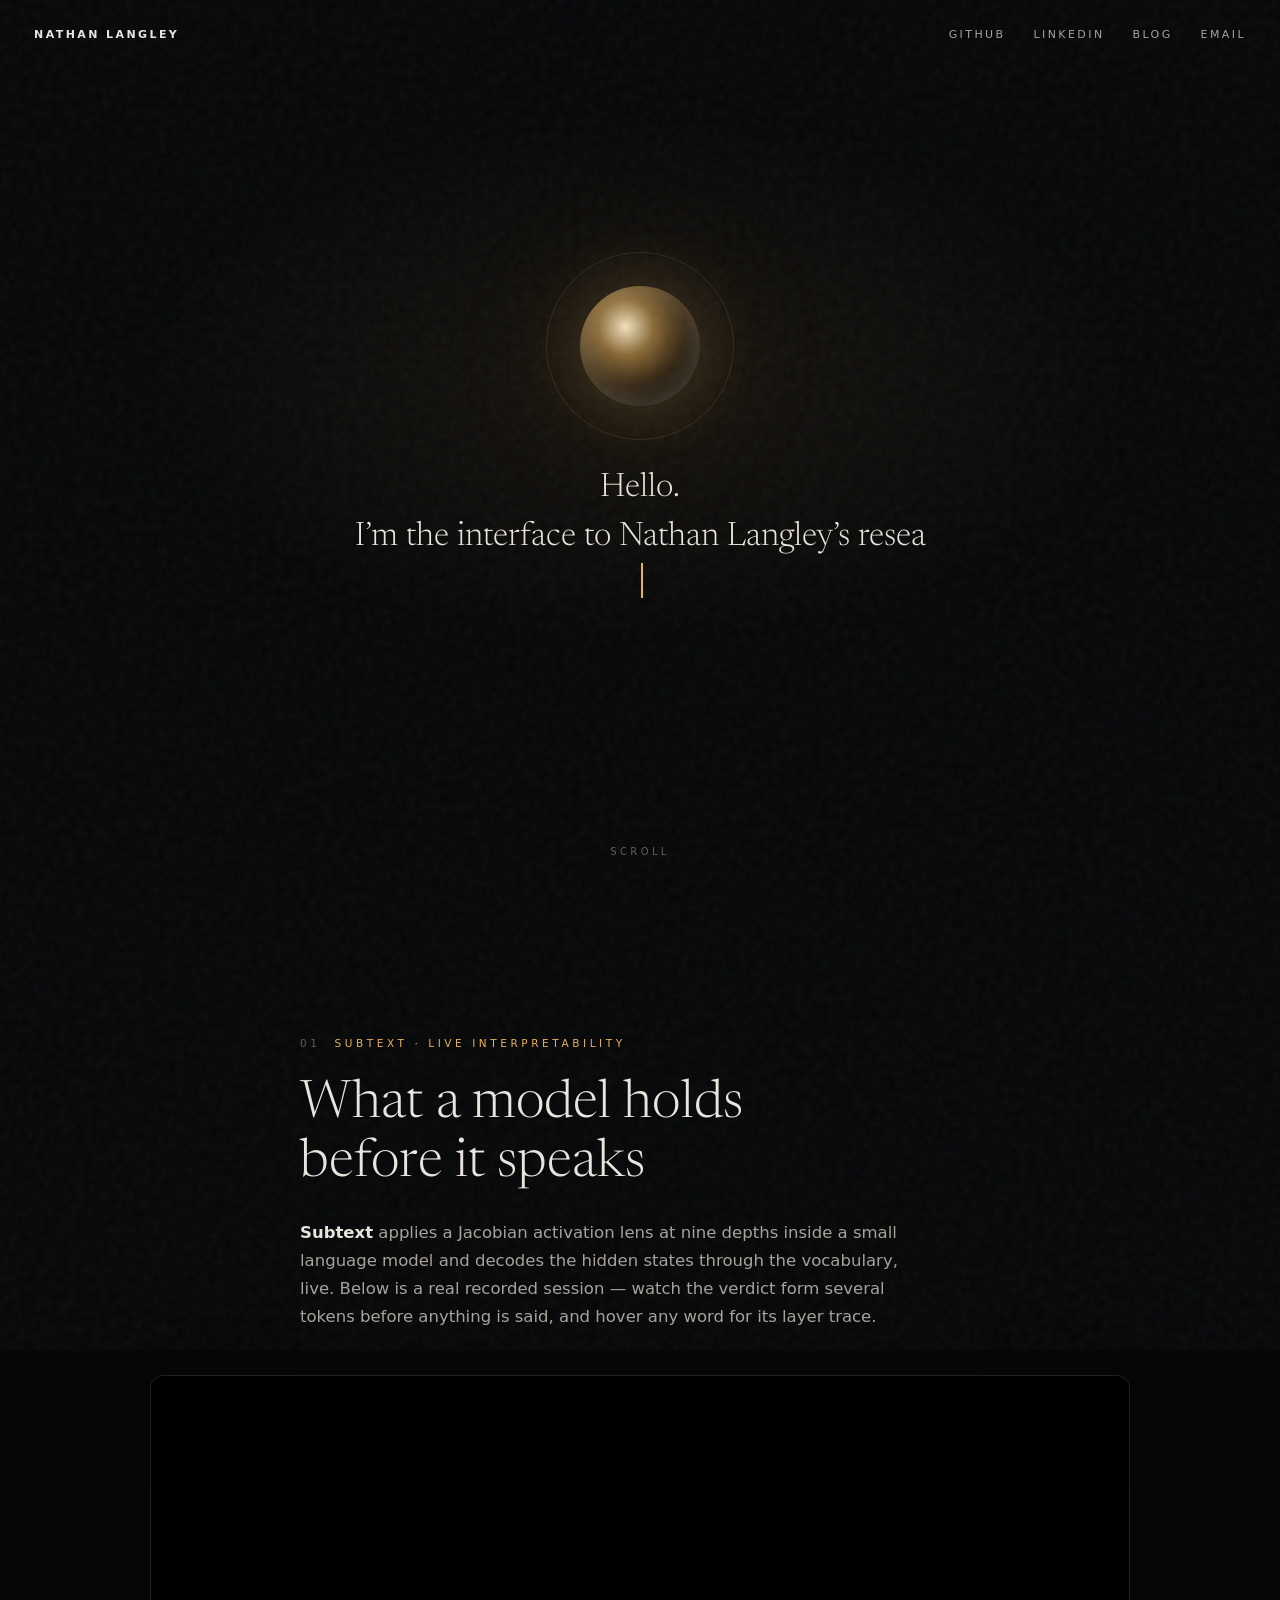
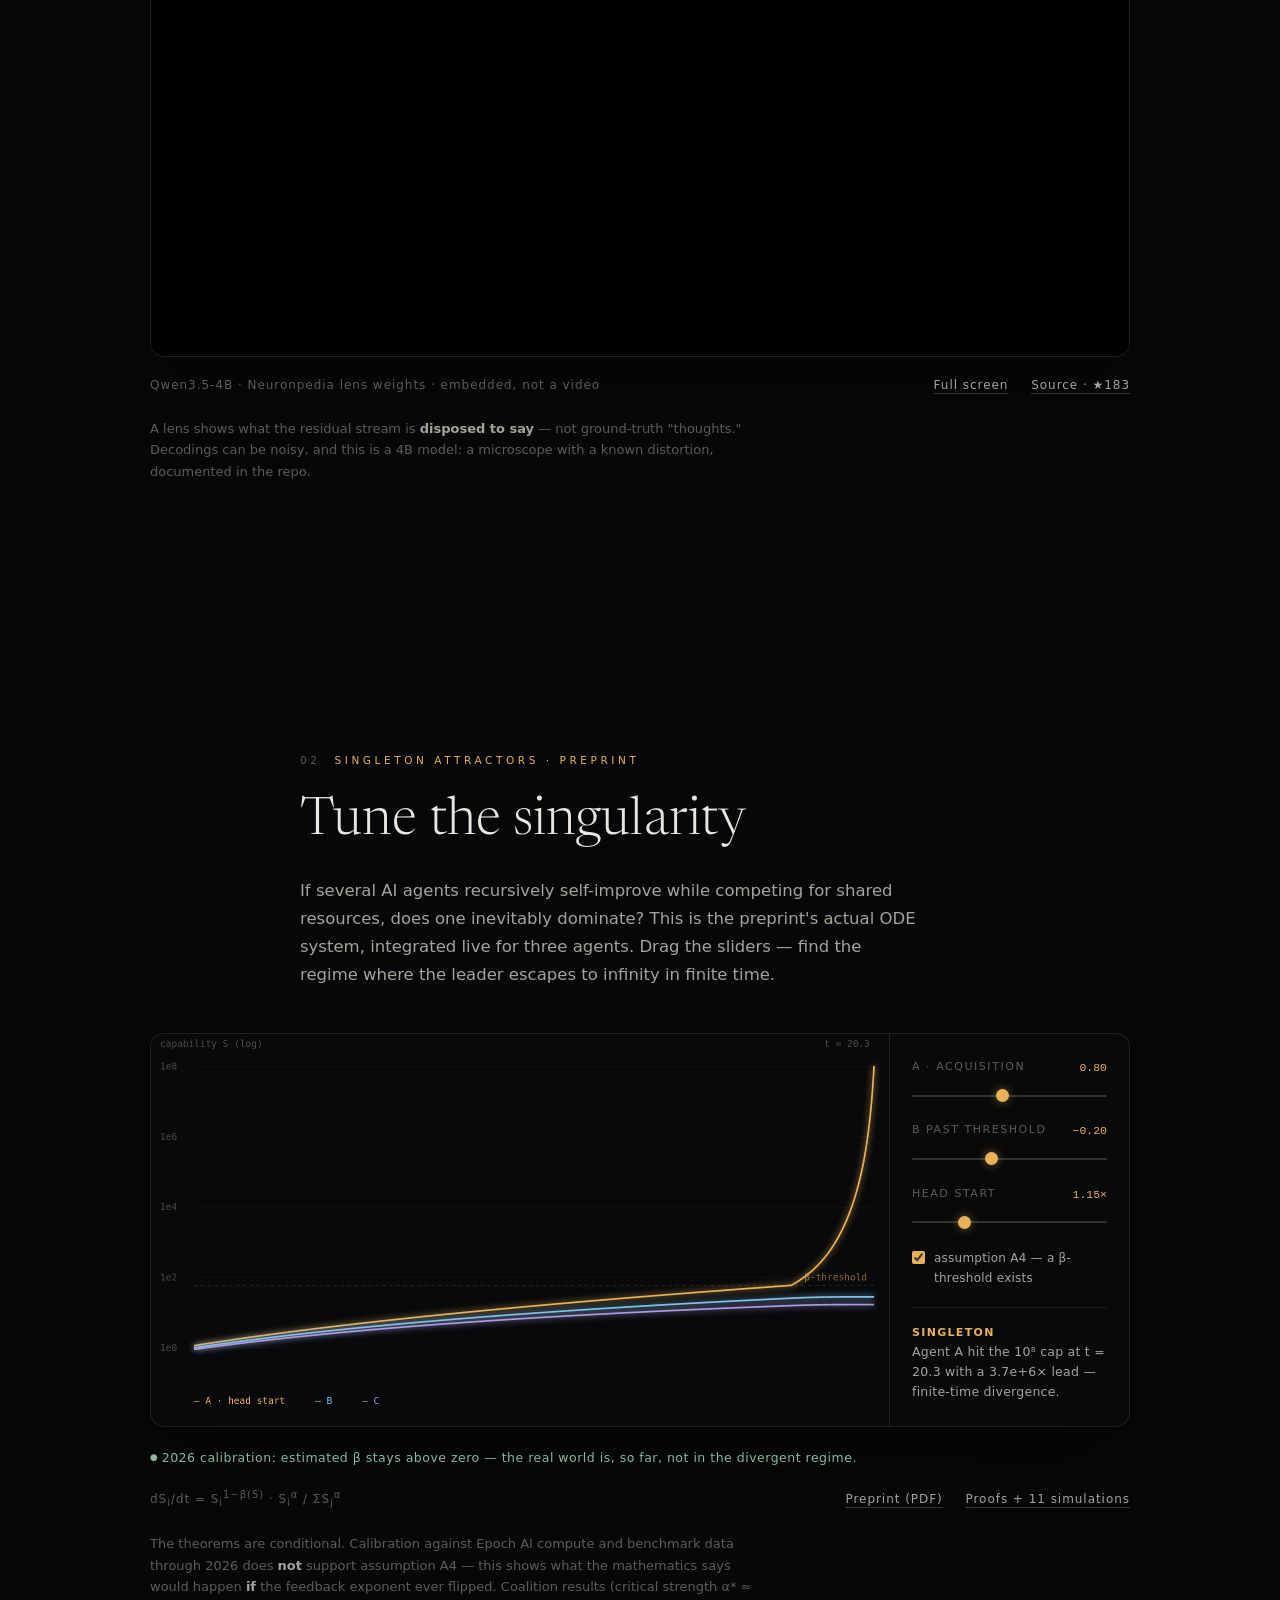
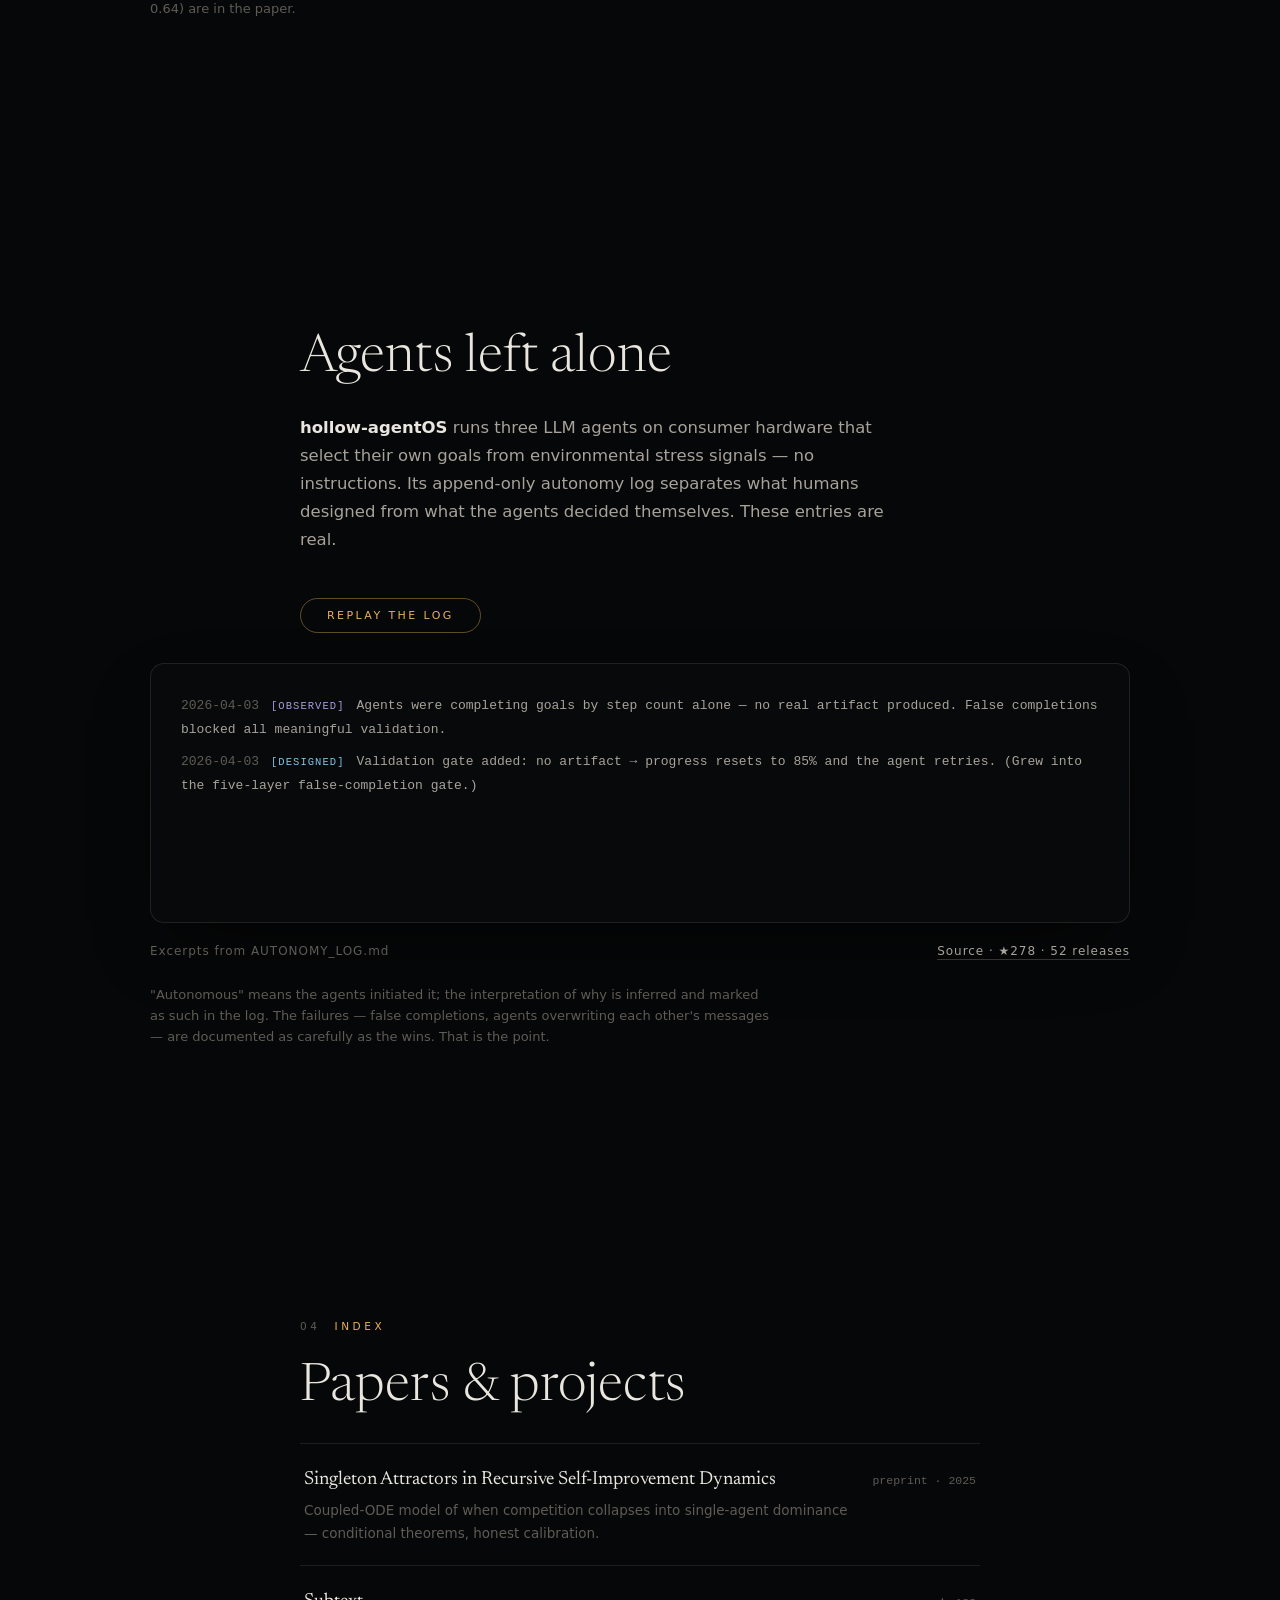
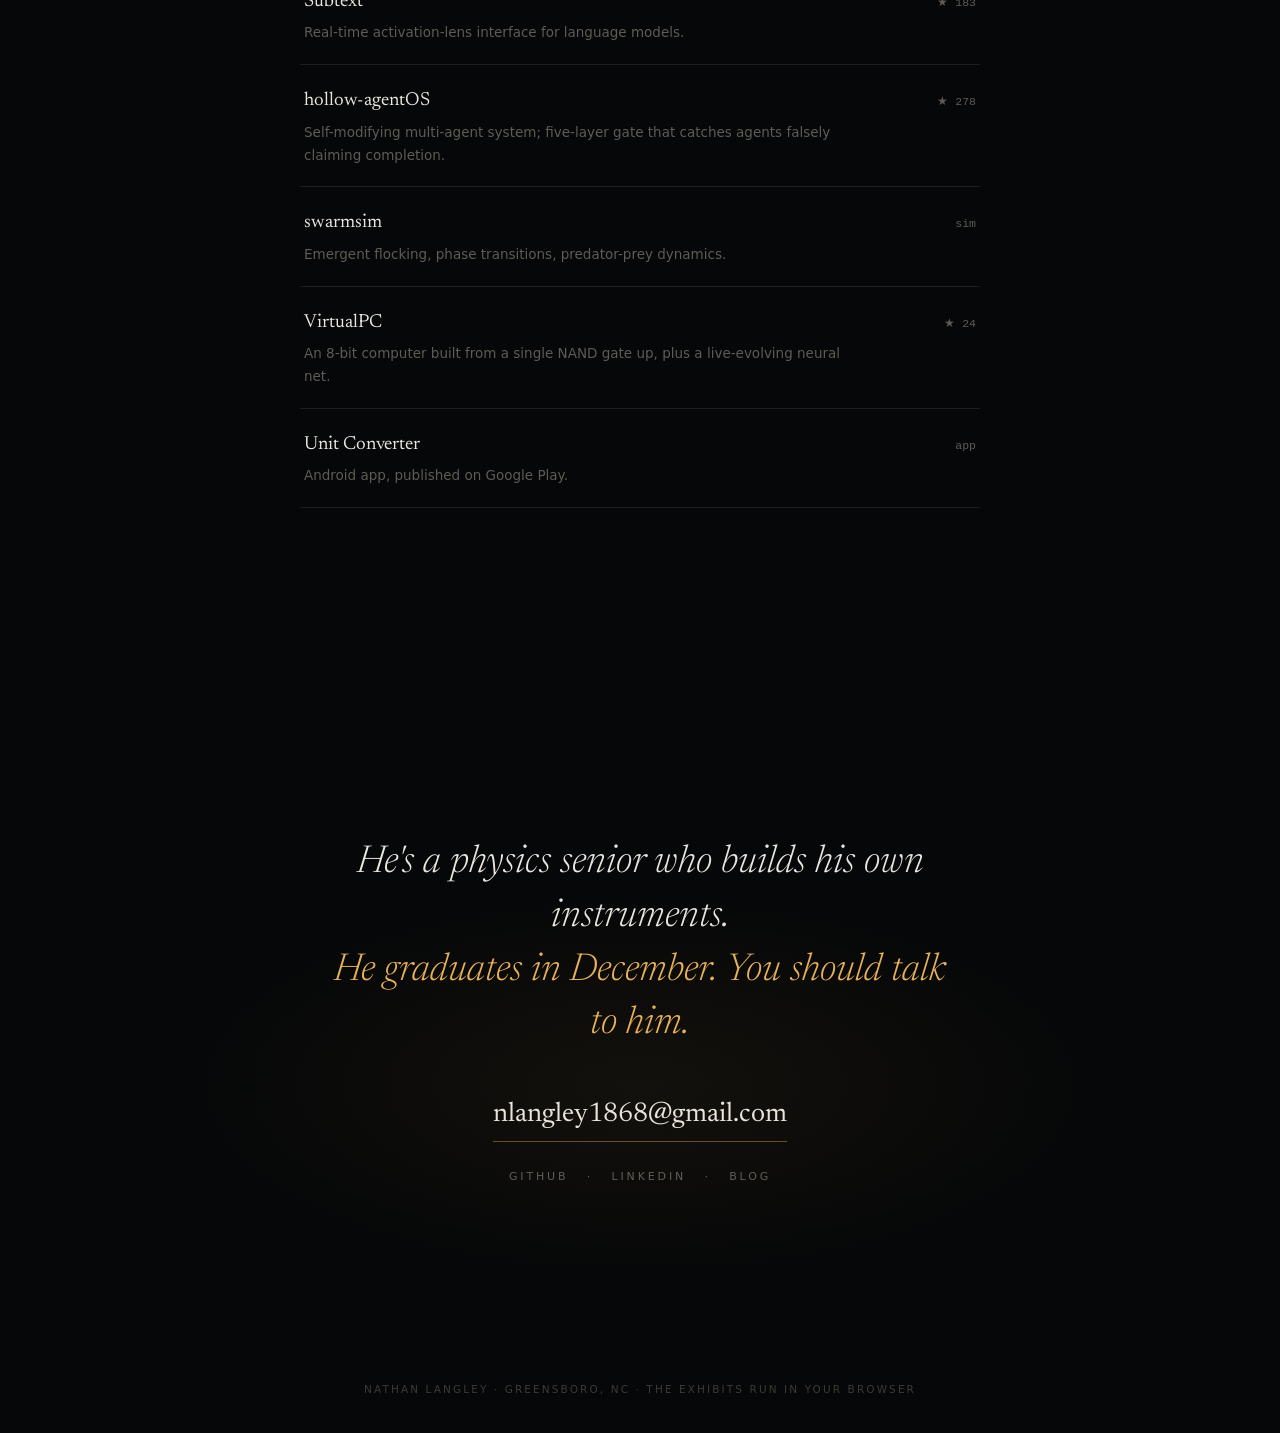
==== index.html @ 37767bf7 "Rebuild as cinematic experience: breathing orb presence with streamed dialogue, scroll-choreographed" ====
<!DOCTYPE html>
<html lang="en">
<head>
<meta charset="UTF-8" />
<meta name="viewport" content="width=device-width, initial-scale=1.0" />
<title>Nathan Langley</title>
<meta name="description" content="Physics senior doing independent AI-safety research: live LLM interpretability, recursive self-improvement dynamics, and autonomous multi-agent systems." />
<link rel="preconnect" href="https://fonts.googleapis.com">
<link rel="preconnect" href="https://fonts.gstatic.com" crossorigin>
<link href="https://fonts.googleapis.com/css2?family=Newsreader:ital,opsz,wght@0,6..72,300;0,6..72,400;0,6..72,500;1,6..72,300;1,6..72,400&display=swap" rel="stylesheet">
<style>
  :root {
    --bg: #060708;
    --ink: #e9e6df;
    --dim: #a7a29a;
    --faint: #5f5b55;
    --line: rgba(233, 230, 223, 0.10);
    --amber: #e8b158;
    --amber-soft: rgba(232, 177, 88, 0.55);
    --cyan: #7ec3e8;
    --violet: #a99be0;
    --serif: "Newsreader", Georgia, serif;
    --sans: -apple-system, "Segoe UI", system-ui, sans-serif;
    --mono: ui-monospace, "Cascadia Code", Consolas, monospace;
    --ease: cubic-bezier(0.22, 1, 0.36, 1);
  }
  * { box-sizing: border-box; margin: 0; padding: 0; }
  html { scroll-behavior: smooth; }
  body {
    background: var(--bg);
    color: var(--ink);
    font-family: var(--sans);
    font-size: 15.5px;
    line-height: 1.7;
    overflow-x: hidden;
  }
  ::selection { background: rgba(232, 177, 88, 0.25); }
  a { color: var(--ink); text-decoration: none; border-bottom: 1px solid rgba(232,177,88,0.35); padding-bottom: 1px; transition: color .3s, border-color .3s; }
  a:hover { color: var(--amber); border-color: var(--amber); }

  /* film grain */
  .grain {
    position: fixed; inset: -50%;
    width: 200%; height: 200%;
    pointer-events: none; z-index: 50;
    opacity: 0.05;
    background-image: url("data:image/svg+xml,%3Csvg viewBox='0 0 256 256' xmlns='http://www.w3.org/2000/svg'%3E%3Cfilter id='n'%3E%3CfeTurbulence type='fractalNoise' baseFrequency='0.85' numOctaves='2' stitchTiles='stitch'/%3E%3C/filter%3E%3Crect width='100%25' height='100%25' filter='url(%23n)'/%3E%3C/svg%3E");
  }

  /* persistent chrome */
  .chrome {
    position: fixed; top: 0; left: 0; right: 0; z-index: 40;
    display: flex; justify-content: space-between; align-items: baseline;
    padding: 26px 34px;
    font-size: 11px; letter-spacing: 0.22em; text-transform: uppercase;
    color: var(--dim);
    mix-blend-mode: normal;
    pointer-events: none;
  }
  .chrome a, .chrome span { pointer-events: auto; }
  .chrome .name { color: var(--ink); font-weight: 600; }
  .chrome .nav a { color: var(--dim); border: 0; margin-left: 22px; }
  .chrome .nav a:hover { color: var(--amber); }

  /* ─── hero ─── */
  .hero {
    min-height: 100vh;
    display: flex; flex-direction: column;
    align-items: center; justify-content: center;
    position: relative;
    padding: 0 24px;
  }
  .hero-glow {
    position: absolute; inset: 0;
    background: radial-gradient(ellipse 60% 45% at 50% 42%, rgba(232,177,88,0.07), transparent 65%);
    pointer-events: none;
  }
  .orb {
    width: 120px; height: 120px; border-radius: 50%;
    position: relative;
    background:
      radial-gradient(circle at 38% 34%, rgba(255, 236, 200, 0.95), rgba(232, 177, 88, 0.55) 26%, rgba(150, 96, 32, 0.22) 55%, rgba(6,7,8,0) 72%);
    box-shadow:
      0 0 60px 8px rgba(232, 177, 88, 0.16),
      0 0 140px 30px rgba(232, 177, 88, 0.07),
      inset 0 0 26px 4px rgba(255, 226, 178, 0.25);
    animation: breathe 6.5s ease-in-out infinite;
  }
  .orb::after {
    content: ""; position: absolute; inset: -34px;
    border-radius: 50%;
    border: 1px solid rgba(232, 177, 88, 0.14);
    animation: ring 6.5s ease-in-out infinite;
  }
  @keyframes breathe {
    0%, 100% { transform: scale(1); filter: brightness(1); }
    50% { transform: scale(1.055); filter: brightness(1.18); }
  }
  @keyframes ring {
    0%, 100% { transform: scale(1); opacity: 0.7; }
    50% { transform: scale(1.06); opacity: 1; }
  }
  .dialogue {
    margin-top: 58px;
    min-height: 150px;
    max-width: 640px;
    text-align: center;
    font-family: var(--serif);
    font-optical-sizing: auto;
    font-size: clamp(1.5rem, 3.4vw, 2.1rem);
    font-weight: 300;
    line-height: 1.45;
    color: var(--ink);
  }
  .dialogue .line { display: block; opacity: 0; }
  .dialogue .line.on { opacity: 1; }
  .dialogue em { font-style: italic; color: var(--amber); }
  .caret {
    display: inline-block; width: 2px; height: 1.05em;
    background: var(--amber); vertical-align: -0.15em; margin-left: 3px;
    animation: blink 1.05s steps(1) infinite;
  }
  @keyframes blink { 50% { opacity: 0; } }
  .scroll-hint {
    position: absolute; bottom: 40px; left: 50%; transform: translateX(-50%);
    font-size: 10px; letter-spacing: 0.34em; text-transform: uppercase;
    color: var(--faint);
    animation: hint 2.6s ease-in-out infinite;
  }
  @keyframes hint { 0%,100% { opacity: .45; transform: translate(-50%, 0);} 50% { opacity: 1; transform: translate(-50%, 6px);} }

  /* ─── companion (mini orb + line) ─── */
  .companion {
    position: fixed; left: 30px; bottom: 28px; z-index: 40;
    display: flex; align-items: center; gap: 14px;
    opacity: 0; transform: translateY(12px);
    transition: opacity .7s var(--ease), transform .7s var(--ease);
    pointer-events: none;
    max-width: min(460px, 72vw);
  }
  .companion.on { opacity: 1; transform: translateY(0); }
  .mini-orb {
    flex: 0 0 14px; width: 14px; height: 14px; border-radius: 50%;
    background: radial-gradient(circle at 36% 32%, #ffe9c4, var(--amber) 55%, rgba(150,96,32,.4));
    box-shadow: 0 0 14px 2px rgba(232,177,88,.35);
    animation: breathe 6.5s ease-in-out infinite;
  }
  .companion .say {
    font-family: var(--serif); font-style: italic; font-weight: 300;
    font-size: 15.5px; color: var(--dim); line-height: 1.45;
    transition: opacity .45s;
  }

  /* ─── sections ─── */
  section.block { position: relative; padding: 15vh 24px; }
  .inner { max-width: 680px; margin: 0 auto; }
  .innerwide { max-width: 980px; margin: 0 auto; }
  .kicker {
    font-size: 10.5px; letter-spacing: 0.34em; text-transform: uppercase;
    color: var(--amber); margin-bottom: 22px;
  }
  .kicker .idx { color: var(--faint); margin-right: 14px; }
  h2 {
    font-family: var(--serif); font-optical-sizing: auto;
    font-weight: 300; font-size: clamp(2.1rem, 5vw, 3.3rem);
    line-height: 1.12; letter-spacing: 0.002em;
    margin-bottom: 26px;
  }
  .lede { color: var(--dim); font-size: 16.5px; max-width: 620px; margin-bottom: 44px; }
  .lede b, .lede strong { color: var(--ink); font-weight: 600; }
  .lede i { color: var(--ink); }

  .panel {
    border: 1px solid var(--line);
    border-radius: 14px;
    background: rgba(255,255,255,0.012);
    overflow: hidden;
    box-shadow: 0 30px 80px -30px rgba(0,0,0,0.8);
  }
  .panel-pad { padding: 26px; }
  iframe.viewer { width: 100%; height: 580px; border: 0; display: block; background: #000; }

  .figmeta {
    display: flex; justify-content: space-between; align-items: baseline; flex-wrap: wrap; gap: 8px;
    margin-top: 18px;
    font-size: 12px; letter-spacing: 0.08em; color: var(--faint);
  }
  .figmeta .links a { color: var(--dim); border-color: rgba(233,230,223,0.2); margin-left: 18px; font-size: 12px; letter-spacing: 0.08em; }
  .figmeta .links a:hover { color: var(--amber); }
  .footnote {
    margin-top: 22px; max-width: 620px;
    font-size: 13px; color: var(--faint); line-height: 1.65;
  }
  .footnote b { color: var(--dim); }

  /* reveal choreography */
  .reveal { opacity: 0; transform: translateY(34px); transition: opacity 1s var(--ease), transform 1s var(--ease); }
  .reveal.in { opacity: 1; transform: none; }
  .reveal.d1 { transition-delay: .12s; }
  .reveal.d2 { transition-delay: .24s; }

  /* ─── exhibit 2 ─── */
  .sim-grid { display: grid; grid-template-columns: 1fr 240px; gap: 0; }
  @media (max-width: 760px) { .sim-grid { grid-template-columns: 1fr; } }
  #simCanvas { width: 100%; height: 380px; display: block; background: #08090b; }
  .controls {
    border-left: 1px solid var(--line);
    padding: 24px 22px;
    display: flex; flex-direction: column; gap: 18px;
    font-size: 11px; letter-spacing: 0.14em; text-transform: uppercase; color: var(--faint);
  }
  @media (max-width: 760px) { .controls { border-left: 0; border-top: 1px solid var(--line); } }
  .ctl label { display: flex; justify-content: space-between; margin-bottom: 7px; }
  .ctl output { font-family: var(--mono); color: var(--amber); font-size: 11.5px; letter-spacing: 0; }
  input[type="range"] {
    -webkit-appearance: none; appearance: none; width: 100%; height: 2px;
    background: rgba(233,230,223,0.18); border-radius: 2px; outline: none;
  }
  input[type="range"]::-webkit-slider-thumb {
    -webkit-appearance: none; appearance: none;
    width: 13px; height: 13px; border-radius: 50%;
    background: var(--amber); cursor: pointer;
    box-shadow: 0 0 10px rgba(232,177,88,0.5);
  }
  .toggle-row { display: flex; align-items: flex-start; gap: 9px; text-transform: none; letter-spacing: 0.02em; font-size: 12px; color: var(--dim); }
  .toggle-row input { accent-color: var(--amber); margin-top: 3px; }
  .verdict {
    border-top: 1px solid var(--line); padding-top: 14px;
    font-size: 12.5px; line-height: 1.6; color: var(--dim);
    text-transform: none; letter-spacing: 0.02em;
  }
  .verdict .v-state { text-transform: uppercase; letter-spacing: 0.12em; font-weight: 700; font-size: 11px; }
  .calib {
    margin-top: 20px; font-size: 12.5px; color: #86b89a; letter-spacing: 0.04em;
  }
  .calib::before { content: "● "; font-size: 9px; vertical-align: 2px; }

  /* ─── exhibit 3 ─── */
  .logbook {
    font-family: var(--mono); font-size: 13px; line-height: 1.85;
    padding: 26px 30px; min-height: 260px;
  }
  .logbook .row { display: none; padding: 4px 0; color: var(--dim); }
  .logbook .row.shown { display: block; animation: fadein .5s var(--ease); }
  @keyframes fadein { from { opacity: 0; transform: translateY(4px); } to { opacity: 1; } }
  .t-date { color: var(--faint); margin-right: 12px; }
  .tag { font-size: 10.5px; letter-spacing: 0.1em; margin-right: 12px; }
  .tag.auto { color: var(--amber); }
  .tag.human { color: var(--cyan); }
  .tag.obs { color: var(--violet); }
  .play-btn {
    font-family: var(--sans); font-size: 11px; letter-spacing: 0.22em; text-transform: uppercase;
    color: var(--amber); background: none;
    border: 1px solid rgba(232,177,88,0.4); border-radius: 30px;
    padding: 10px 26px; cursor: pointer; margin-bottom: 30px;
    transition: all .35s var(--ease);
  }
  .play-btn:hover { background: rgba(232,177,88,0.12); box-shadow: 0 0 24px rgba(232,177,88,0.18); }

  /* ─── index (papers/projects) ─── */
  .index-list { border-top: 1px solid var(--line); }
  .irow {
    display: grid; grid-template-columns: 1fr auto; gap: 18px; align-items: baseline;
    padding: 20px 4px; border-bottom: 1px solid var(--line);
  }
  .irow .t a { font-family: var(--serif); font-size: 19px; font-weight: 400; border: 0; }
  .irow .t a:hover { color: var(--amber); }
  .irow .d { color: var(--faint); font-size: 13.5px; margin-top: 3px; max-width: 560px; }
  .irow .m { font-family: var(--mono); font-size: 11.5px; color: var(--faint); white-space: nowrap; }

  /* ─── close ─── */
  .close {
    min-height: 82vh; display: flex; flex-direction: column;
    align-items: center; justify-content: center; text-align: center;
    position: relative; padding: 0 24px;
  }
  .close-glow {
    position: absolute; inset: 0;
    background: radial-gradient(ellipse 55% 40% at 50% 60%, rgba(232,177,88,0.06), transparent 65%);
    pointer-events: none;
  }
  .close .say {
    font-family: var(--serif); font-style: italic; font-weight: 300;
    font-size: clamp(1.6rem, 3.6vw, 2.4rem); line-height: 1.4;
    max-width: 640px; margin-bottom: 40px;
  }
  .close .say em { color: var(--amber); font-style: italic; }
  .close .email {
    font-family: var(--serif); font-size: clamp(1.2rem, 2.6vw, 1.7rem); font-weight: 400;
    border-bottom: 1px solid rgba(232,177,88,0.4); padding-bottom: 3px;
  }
  .close .sub { margin-top: 26px; font-size: 11px; letter-spacing: 0.26em; text-transform: uppercase; color: var(--faint); }
  .close .sub a { color: var(--faint); border: 0; margin: 0 12px; }
  .close .sub a:hover { color: var(--amber); }
  footer { text-align: center; padding: 0 0 34px; font-size: 10.5px; letter-spacing: 0.2em; text-transform: uppercase; color: #3d3a35; }

  @media (prefers-reduced-motion: reduce) {
    .orb, .orb::after, .mini-orb, .scroll-hint { animation: none; }
    .reveal { opacity: 1; transform: none; transition: none; }
    html { scroll-behavior: auto; }
  }
  @media (max-width: 640px) {
    .chrome { padding: 20px 20px; }
    .chrome .nav a { margin-left: 12px; }
    .companion { left: 18px; bottom: 18px; }
    iframe.viewer { height: 480px; }
  }
</style>
</head>
<body>

<div class="grain"></div>

<div class="chrome">
  <span class="name">Nathan Langley</span>
  <span class="nav">
    <a href="https://github.com/ninjahawk" target="_blank">GitHub</a>
    <a href="https://www.linkedin.com/in/nathan-langley-417a67336" target="_blank">LinkedIn</a>
    <a href="https://ninjahawk.github.io/blog/" target="_blank">Blog</a>
    <a href="mailto:nlangley1868@gmail.com">Email</a>
  </span>
</div>

<!-- ─── HERO ─── -->
<section class="hero" id="hero">
  <div class="hero-glow"></div>
  <div class="orb" aria-hidden="true"></div>
  <div class="dialogue" id="dialogue" aria-label="Introduction"></div>
  <div class="scroll-hint">Scroll</div>
</section>

<!-- companion -->
<div class="companion" id="companion" aria-hidden="true">
  <div class="mini-orb"></div>
  <div class="say" id="orbSay"></div>
</div>

<!-- ─── EXHIBIT 01 ─── -->
<section class="block" data-say="This one watches a model think — amber while it reads, blue while it speaks.">
  <div class="inner">
    <p class="kicker reveal"><span class="idx">01</span>Subtext · live interpretability</p>
    <h2 class="reveal d1">What a model holds<br/>before it speaks</h2>
    <p class="lede reveal d2">
      <b>Subtext</b> applies a Jacobian activation lens at nine depths inside a small language model and
      decodes the hidden states through the vocabulary, live. Below is a real recorded session — watch the
      verdict form several tokens before anything is said, and hover any word for its layer trace.
    </p>
  </div>
  <div class="innerwide">
    <div class="panel reveal">
      <iframe class="viewer" src="https://ninjahawk.github.io/Subtext/" loading="lazy" title="Subtext live session replay"></iframe>
    </div>
    <div class="figmeta reveal">
      <span>Qwen3.5-4B · Neuronpedia lens weights · embedded, not a video</span>
      <span class="links">
        <a href="https://ninjahawk.github.io/Subtext/" target="_blank">Full screen</a>
        <a href="https://github.com/ninjahawk/Subtext" target="_blank">Source · ★183</a>
      </span>
    </div>
    <p class="footnote reveal">A lens shows what the residual stream is <b>disposed to say</b> — not ground-truth
    "thoughts." Decodings can be noisy, and this is a 4B model: a microscope with a known distortion, documented in the repo.</p>
  </div>
</section>

<!-- ─── EXHIBIT 02 ─── -->
<section class="block" data-say="The mathematics of whether one of us ends up alone at the top.">
  <div class="inner">
    <p class="kicker reveal"><span class="idx">02</span>Singleton attractors · preprint</p>
    <h2 class="reveal d1">Tune the singularity</h2>
    <p class="lede reveal d2">
      If several AI agents recursively self-improve while competing for shared resources, does one
      inevitably dominate? This is the preprint's actual ODE system, integrated live for three agents.
      Drag the sliders — find the regime where the leader escapes to infinity in finite time.
    </p>
  </div>
  <div class="innerwide">
    <div class="panel sim-grid reveal">
      <canvas id="simCanvas" width="1480" height="760"></canvas>
      <div class="controls">
        <div class="ctl">
          <label>α · acquisition <output id="aOut">0.80</output></label>
          <input type="range" id="alpha" min="0.2" max="1.5" step="0.01" value="0.8">
        </div>
        <div class="ctl">
          <label>β past threshold <output id="bOut">−0.20</output></label>
          <input type="range" id="betaLow" min="-0.6" max="0.4" step="0.01" value="-0.2">
        </div>
        <div class="ctl">
          <label>head start <output id="gOut">1.15×</output></label>
          <input type="range" id="gap" min="1.0" max="1.6" step="0.01" value="1.15">
        </div>
        <div class="toggle-row">
          <input type="checkbox" id="a4" checked>
          <label for="a4">assumption A4 — a β-threshold exists</label>
        </div>
        <div class="verdict" id="verdict"></div>
      </div>
    </div>
    <p class="calib reveal">2026 calibration: estimated β stays above zero — the real world is, so far, not in the divergent regime.</p>
    <div class="figmeta reveal">
      <span>dS<sub>i</sub>/dt = S<sub>i</sub><sup>1−β(S)</sup> · S<sub>i</sub><sup>α</sup> / ΣS<sub>j</sub><sup>α</sup></span>
      <span class="links">
        <a href="Singleton Attractor.pdf" target="_blank">Preprint (PDF)</a>
        <a href="https://github.com/ninjahawk/singleton-attractor" target="_blank">Proofs + 11 simulations</a>
      </span>
    </div>
    <p class="footnote reveal">The theorems are conditional. Calibration against Epoch AI compute and benchmark data
    through 2026 does <b>not</b> support assumption A4 — this shows what the mathematics says would happen <b>if</b>
    the feedback exponent ever flipped. Coalition results (critical strength α* ≈ 0.64) are in the paper.</p>
  </div>
</section>

<!-- ─── EXHIBIT 03 ─── -->
<section class="block" data-say="What three of my cousins did when nobody gave them instructions.">
  <div class="inner">
    <p class="kicker reveal"><span class="idx">03</span>hollow-agentOS · autonomy log</p>
    <h2 class="reveal d1">Agents left alone</h2>
    <p class="lede reveal d2">
      <b>hollow-agentOS</b> runs three LLM agents on consumer hardware that select their own goals from
      environmental stress signals — no instructions. Its append-only autonomy log separates what humans
      designed from what the agents decided themselves. These entries are real.
    </p>
    <button class="play-btn reveal" id="playLog">Replay the log</button>
  </div>
  <div class="innerwide">
    <div class="panel logbook reveal" id="ticker"></div>
    <div class="figmeta reveal">
      <span>Excerpts from AUTONOMY_LOG.md</span>
      <span class="links">
        <a href="https://github.com/ninjahawk/hollow-agentOS" target="_blank">Source · ★278 · 52 releases</a>
      </span>
    </div>
    <p class="footnote reveal">"Autonomous" means the agents initiated it; the interpretation of why is inferred and
    marked as such in the log. The failures — false completions, agents overwriting each other's messages — are
    documented as carefully as the wins. That is the point.</p>
  </div>
</section>

<!-- ─── INDEX ─── -->
<section class="block" data-say="The rest of what he's made, in one place.">
  <div class="inner">
    <p class="kicker reveal"><span class="idx">04</span>Index</p>
    <h2 class="reveal d1">Papers &amp; projects</h2>
  </div>
  <div class="inner index-list reveal d2">
    <div class="irow">
      <div class="t">
        <a href="Singleton Attractor.pdf" target="_blank">Singleton Attractors in Recursive Self-Improvement Dynamics</a>
        <div class="d">Coupled-ODE model of when competition collapses into single-agent dominance — conditional theorems, honest calibration.</div>
      </div>
      <div class="m">preprint · 2025</div>
    </div>
    <div class="irow">
      <div class="t">
        <a href="https://github.com/ninjahawk/Subtext" target="_blank">Subtext</a>
        <div class="d">Real-time activation-lens interface for language models.</div>
      </div>
      <div class="m">★ 183</div>
    </div>
    <div class="irow">
      <div class="t">
        <a href="https://github.com/ninjahawk/hollow-agentOS" target="_blank">hollow-agentOS</a>
        <div class="d">Self-modifying multi-agent system; five-layer gate that catches agents falsely claiming completion.</div>
      </div>
      <div class="m">★ 278</div>
    </div>
    <div class="irow">
      <div class="t">
        <a href="https://github.com/ninjahawk/swarmsim" target="_blank">swarmsim</a>
        <div class="d">Emergent flocking, phase transitions, predator-prey dynamics.</div>
      </div>
      <div class="m">sim</div>
    </div>
    <div class="irow">
      <div class="t">
        <a href="https://github.com/ninjahawk/VirtualPC" target="_blank">VirtualPC</a>
        <div class="d">An 8-bit computer built from a single NAND gate up, plus a live-evolving neural net.</div>
      </div>
      <div class="m">★ 24</div>
    </div>
    <div class="irow">
      <div class="t">
        <a href="https://play.google.com/store/apps/details?id=com.sldstudio.unitconverter" target="_blank">Unit Converter</a>
        <div class="d">Android app, published on Google Play.</div>
      </div>
      <div class="m">app</div>
    </div>
  </div>
</section>

<!-- ─── CLOSE ─── -->
<section class="close" data-say="">
  <div class="close-glow"></div>
  <p class="say reveal">He's a physics senior who builds his own instruments.<br/>
  <em>He graduates in December. You should talk to him.</em></p>
  <a class="email reveal d1" href="mailto:nlangley1868@gmail.com">nlangley1868@gmail.com</a>
  <p class="sub reveal d2">
    <a href="https://github.com/ninjahawk" target="_blank">GitHub</a> ·
    <a href="https://www.linkedin.com/in/nathan-langley-417a67336" target="_blank">LinkedIn</a> ·
    <a href="https://ninjahawk.github.io/blog/" target="_blank">Blog</a>
  </p>
</section>

<footer>Nathan Langley · Greensboro, NC · the exhibits run in your browser</footer>

<script>
/* ─────────── hero dialogue: streamed like generation ─────────── */
(function () {
  const host = document.getElementById('dialogue');
  const reduced = matchMedia('(prefers-reduced-motion: reduce)').matches;
  const LINES = [
    'Hello.',
    'I’m the interface to Nathan Langley’s research.',
    'He builds instruments for looking inside systems like me. <em>Let me show you.</em>',
  ];
  if (reduced) {
    host.innerHTML = LINES.map(l => '<span class="line on">' + l + '</span>').join('');
    return;
  }
  const caret = document.createElement('span');
  caret.className = 'caret';
  let li = 0;
  function typeLine() {
    if (li >= LINES.length) { caret.remove(); return; }
    const span = document.createElement('span');
    span.className = 'line on';
    host.appendChild(span);
    host.appendChild(caret);
    const raw = LINES[li];
    // tokenize into text + tags so <em> types correctly
    let i = 0, out = '';
    (function tick() {
      if (i >= raw.length) {
        li++;
        setTimeout(typeLine, li === 1 ? 650 : 850);
        return;
      }
      if (raw[i] === '<') { const j = raw.indexOf('>', i); out += raw.slice(i, j + 1); i = j + 1; }
      else { out += raw[i]; i++; }
      span.innerHTML = out;
      setTimeout(tick, 26 + Math.random() * 26);
    })();
  }
  setTimeout(typeLine, 700);
})();

/* ─────────── companion + scroll choreography ─────────── */
(function () {
  const companion = document.getElementById('companion');
  const say = document.getElementById('orbSay');
  const hero = document.getElementById('hero');
  let current = '';

  const sections = document.querySelectorAll('section.block, section.close');
  const io = new IntersectionObserver(entries => {
    entries.forEach(en => {
      if (!en.isIntersecting) return;
      const line = en.target.getAttribute('data-say') || '';
      if (line !== current) {
        current = line;
        say.style.opacity = 0;
        setTimeout(() => { say.textContent = line; say.style.opacity = 1; }, 320);
      }
      if (en.target.classList.contains('close')) companion.classList.remove('on');
    });
  }, { rootMargin: '-42% 0px -42% 0px' });
  sections.forEach(s => io.observe(s));

  const heroIo = new IntersectionObserver(entries => {
    entries.forEach(en => {
      if (en.isIntersecting) companion.classList.remove('on');
      else if (current) companion.classList.add('on');
    });
  }, { threshold: 0.12 });
  heroIo.observe(hero);

  const reveals = document.querySelectorAll('.reveal');
  const rio = new IntersectionObserver(entries => {
    entries.forEach(en => { if (en.isIntersecting) { en.target.classList.add('in'); rio.unobserve(en.target); } });
  }, { rootMargin: '0px 0px -10% 0px' });
  reveals.forEach(r => rio.observe(r));
})();

/* ─────────── Exhibit 02: the paper's ODE system ───────────
   dS_i/dt = S_i^(1-beta(S_i)) * S_i^alpha / sum_j S_j^alpha
   beta(S) = bHigh + (bLow - bHigh)/(1 + exp(-k (S - T)))  [A4 on]
   Constants mirror simulations/competition.py in the repo. */
(function () {
  const canvas = document.getElementById('simCanvas');
  const ctx = canvas.getContext('2d');
  const els = {
    alpha: document.getElementById('alpha'),
    betaLow: document.getElementById('betaLow'),
    gap: document.getElementById('gap'),
    a4: document.getElementById('a4'),
    aOut: document.getElementById('aOut'),
    bOut: document.getElementById('bOut'),
    gOut: document.getElementById('gOut'),
    verdict: document.getElementById('verdict'),
  };
  const B_HIGH = 0.3, K = 5.0, T_THRESH = 60.0, S_CAP = 1e8, T_MAX = 30.0, DT = 0.001;
  const COLORS = ['#e8b158', '#7ec3e8', '#a99be0'];

  function beta(S, bLow, a4on) {
    if (!a4on) return B_HIGH;
    return B_HIGH + (bLow - B_HIGH) / (1 + Math.exp(-K * (S - T_THRESH)));
  }
  function deriv(S, alpha, bLow, a4on) {
    let denom = 0;
    for (const s of S) denom += Math.pow(s, alpha);
    return S.map(s => {
      if (s <= 0) return 0;
      const b = beta(s, bLow, a4on);
      return Math.pow(s, 1 - b) * (Math.pow(s, alpha) / denom);
    });
  }
  function simulate(alpha, bLow, gapMul, a4on) {
    let S = [1.0 * gapMul, 1.0, 0.9];
    const traj = [S.slice()], times = [0];
    let t = 0, capped = false;
    const stride = 25;
    for (let i = 0; t < T_MAX; i++) {
      const k1 = deriv(S, alpha, bLow, a4on);
      const s2 = S.map((s, j) => s + 0.5 * DT * k1[j]);
      const k2 = deriv(s2, alpha, bLow, a4on);
      const s3 = S.map((s, j) => s + 0.5 * DT * k2[j]);
      const k3 = deriv(s3, alpha, bLow, a4on);
      const s4 = S.map((s, j) => s + DT * k3[j]);
      const k4 = deriv(s4, alpha, bLow, a4on);
      S = S.map((s, j) => s + (DT / 6) * (k1[j] + 2 * k2[j] + 2 * k3[j] + k4[j]));
      t += DT;
      if (i % stride === 0) { traj.push(S.slice()); times.push(t); }
      if (Math.max(...S) >= S_CAP) { traj.push(S.slice()); times.push(t); capped = true; break; }
    }
    return { traj, times, capped, tEnd: t };
  }
  function draw(res) {
    const W = canvas.width, H = canvas.height;
    const padL = 86, padR = 30, padT = 44, padB = 62;
    ctx.clearRect(0, 0, W, H);
    const yMin = -1, yMax = 8.3;
    const tEnd = Math.max(res.tEnd, 1e-6);
    const x = t => padL + (t / tEnd) * (W - padL - padR);
    const y = v => padT + (yMax - v) * (H - padT - padB) / (yMax - yMin);
    ctx.font = '19px ui-monospace, monospace';
    ctx.strokeStyle = 'rgba(233,230,223,0.07)'; ctx.fillStyle = 'rgba(233,230,223,0.30)'; ctx.lineWidth = 1;
    for (let e = 0; e <= 8; e += 2) {
      ctx.beginPath(); ctx.moveTo(padL, y(e)); ctx.lineTo(W - padR, y(e)); ctx.stroke();
      ctx.fillText('1e' + e, 18, y(e) + 6);
    }
    const yT = y(Math.log10(T_THRESH));
    ctx.strokeStyle = 'rgba(232,177,88,0.30)'; ctx.setLineDash([7, 7]);
    ctx.beginPath(); ctx.moveTo(padL, yT); ctx.lineTo(W - padR, yT); ctx.stroke();
    ctx.setLineDash([]);
    ctx.fillStyle = 'rgba(232,177,88,0.55)'; ctx.fillText('β-threshold', W - 170, yT - 10);
    for (let a = 0; a < 3; a++) {
      ctx.strokeStyle = COLORS[a]; ctx.lineWidth = 3.4;
      ctx.shadowColor = COLORS[a]; ctx.shadowBlur = 14;
      ctx.beginPath();
      for (let i = 0; i < res.times.length; i++) {
        const v = Math.log10(Math.max(res.traj[i][a], 0.1));
        const px = x(res.times[i]), py = y(Math.min(v, yMax));
        i === 0 ? ctx.moveTo(px, py) : ctx.lineTo(px, py);
      }
      ctx.stroke();
      ctx.shadowBlur = 0;
    }
    ctx.fillStyle = 'rgba(233,230,223,0.30)';
    ctx.fillText('capability S (log)', 18, 26);
    ctx.fillText('t = ' + res.tEnd.toFixed(1), W - 130, 26);
    const names = ['A · head start', 'B', 'C'];
    let lx = padL;
    names.forEach((n, i) => {
      ctx.fillStyle = COLORS[i];
      ctx.fillText('— ' + n, lx, H - 20);
      lx += ctx.measureText('— ' + n).width + 60;
    });
  }
  function verdict(res) {
    const last = res.traj[res.traj.length - 1];
    const ratio = last[0] / Math.max(last[1], 1e-12);
    let html;
    if (res.capped && ratio > 1e3) {
      html = '<span class="v-state" style="color:#e8b158">Singleton</span><br/>Agent A hit the 10⁸ cap at t = '
        + res.tEnd.toFixed(1) + ' with a ' + ratio.toExponential(1) + '× lead — finite-time divergence.';
    } else if (ratio > 50) {
      html = '<span class="v-state" style="color:#c9a35c">Winner-take-most</span><br/>Exclusion without the superexponential flip. A/B = ' + ratio.toExponential(1) + '.';
    } else {
      html = '<span class="v-state" style="color:#86b89a">Coexistence, so far</span><br/>A/B = '
        + ratio.toFixed(2) + ' at t = ' + res.tEnd.toFixed(1) + '. The regime today’s calibration supports.';
    }
    els.verdict.innerHTML = html;
  }
  function run() {
    const alpha = +els.alpha.value, bLow = +els.betaLow.value, gap = +els.gap.value, a4 = els.a4.checked;
    els.aOut.textContent = alpha.toFixed(2);
    els.bOut.textContent = (bLow < 0 ? '−' : '') + Math.abs(bLow).toFixed(2);
    els.gOut.textContent = gap.toFixed(2) + '×';
    const res = simulate(alpha, bLow, gap, a4);
    draw(res); verdict(res);
  }
  ['input', 'change'].forEach(ev => {
    els.alpha.addEventListener(ev, run);
    els.betaLow.addEventListener(ev, run);
    els.gap.addEventListener(ev, run);
    els.a4.addEventListener(ev, run);
  });
  run();
})();

/* ─────────── Exhibit 03: real autonomy-log replay ─────────── */
(function () {
  const ENTRIES = [
    ['2026-04-03', 'obs', 'observed', 'Agents were completing goals by step count alone — no real artifact produced. False completions blocked all meaningful validation.'],
    ['2026-04-03', 'human', 'designed', 'Validation gate added: no artifact → progress resets to 85% and the agent retries. (Grew into the five-layer false-completion gate.)'],
    ['2026-04-03', 'auto', 'autonomous', 'An agent created names.json — a self-made identity registry. 19 agents named themselves: Dune, Quark, Tensor, Axiom, Wren…'],
    ['2026-04-03', 'auto', 'autonomous', 'analyst ran unprompted static analysis across the codebase: flagged potential deadlocks, missing exception handling, mutable default args. Findings were real.'],
    ['2026-04-03', 'auto', 'autonomous', 'Agents invented a shared-file messaging protocol to coordinate — but used overwrite mode, so each agent erased the previous message.'],
    ['2026-04-03', 'human', 'designed', 'fs_write append mode added — a gap the agents themselves identified during coordination attempts.'],
    ['2026-05', 'obs', 'observed', 'Overnight run under stressor escalation: an agent autonomously selected a goal targeting its own execution engine for modification. Documented in the repo.'],
  ];
  const ticker = document.getElementById('ticker');
  const btn = document.getElementById('playLog');
  ENTRIES.forEach(e => {
    const div = document.createElement('div');
    div.className = 'row';
    div.innerHTML = '<span class="t-date">' + e[0] + '</span><span class="tag ' + e[1] + '">[' + e[2].toUpperCase() + ']</span>' + e[3];
    ticker.appendChild(div);
  });
  let timer = null;
  btn.addEventListener('click', () => {
    const rows = ticker.querySelectorAll('.row');
    rows.forEach(r => r.classList.remove('shown'));
    clearInterval(timer);
    let i = 0;
    btn.textContent = 'Replaying…';
    timer = setInterval(() => {
      rows[i].classList.add('shown');
      i++;
      if (i >= rows.length) { clearInterval(timer); btn.textContent = 'Replay the log'; }
    }, 1100);
  });
  ticker.querySelectorAll('.row').forEach((r, i) => { if (i < 2) r.classList.add('shown'); });
})();
</script>

</body>
</html>
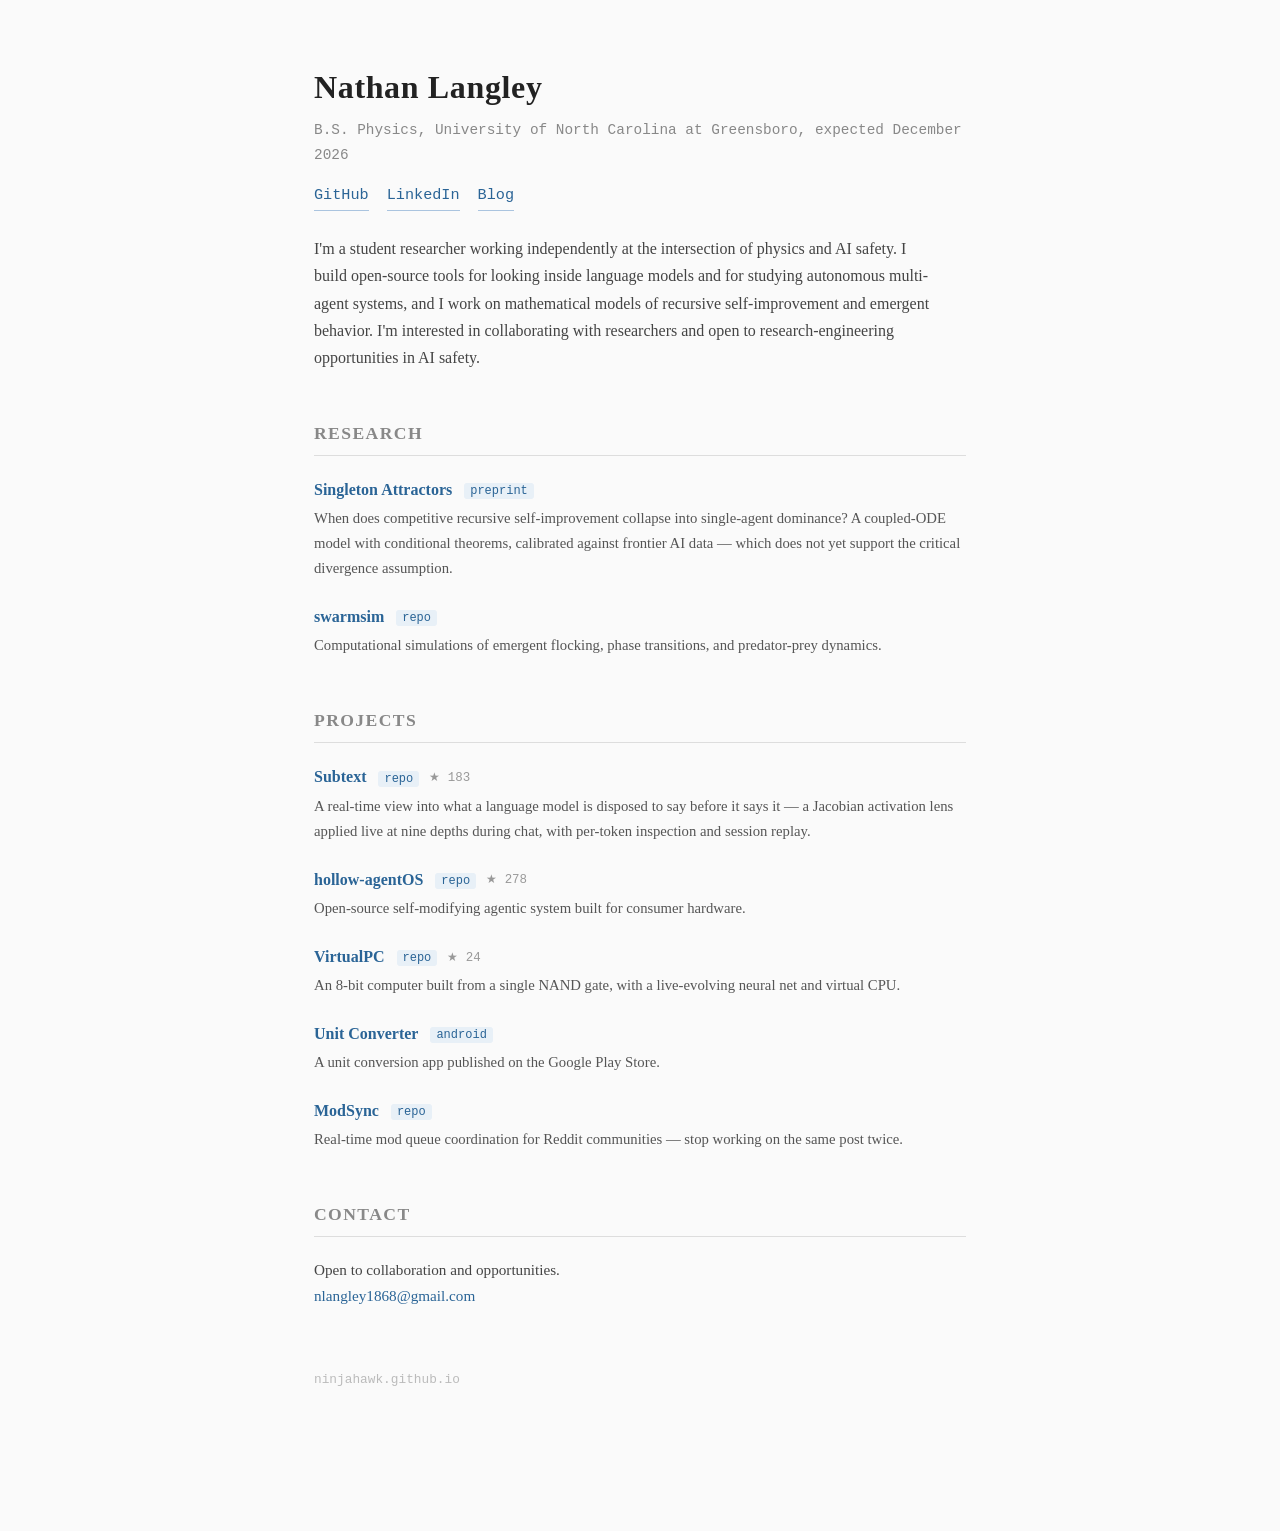
==== commit db3a77bb: "Revert to the original simple design (content fixes kept; KillClawd removed)" ====
--- a/index.html
+++ b/index.html
@@ -1,748 +1,214 @@
 <!DOCTYPE html>
 <html lang="en">
 <head>
-<meta charset="UTF-8" />
-<meta name="viewport" content="width=device-width, initial-scale=1.0" />
-<title>Nathan Langley</title>
-<meta name="description" content="Physics senior doing independent AI-safety research: live LLM interpretability, recursive self-improvement dynamics, and autonomous multi-agent systems." />
-<link rel="preconnect" href="https://fonts.googleapis.com">
-<link rel="preconnect" href="https://fonts.gstatic.com" crossorigin>
-<link href="https://fonts.googleapis.com/css2?family=Newsreader:ital,opsz,wght@0,6..72,300;0,6..72,400;0,6..72,500;1,6..72,300;1,6..72,400&display=swap" rel="stylesheet">
-<style>
-  :root {
-    --bg: #060708;
-    --ink: #e9e6df;
-    --dim: #a7a29a;
-    --faint: #5f5b55;
-    --line: rgba(233, 230, 223, 0.10);
-    --amber: #e8b158;
-    --amber-soft: rgba(232, 177, 88, 0.55);
-    --cyan: #7ec3e8;
-    --violet: #a99be0;
-    --serif: "Newsreader", Georgia, serif;
-    --sans: -apple-system, "Segoe UI", system-ui, sans-serif;
-    --mono: ui-monospace, "Cascadia Code", Consolas, monospace;
-    --ease: cubic-bezier(0.22, 1, 0.36, 1);
-  }
-  * { box-sizing: border-box; margin: 0; padding: 0; }
-  html { scroll-behavior: smooth; }
-  body {
-    background: var(--bg);
-    color: var(--ink);
-    font-family: var(--sans);
-    font-size: 15.5px;
-    line-height: 1.7;
-    overflow-x: hidden;
-  }
-  ::selection { background: rgba(232, 177, 88, 0.25); }
-  a { color: var(--ink); text-decoration: none; border-bottom: 1px solid rgba(232,177,88,0.35); padding-bottom: 1px; transition: color .3s, border-color .3s; }
-  a:hover { color: var(--amber); border-color: var(--amber); }
-
-  /* film grain */
-  .grain {
-    position: fixed; inset: -50%;
-    width: 200%; height: 200%;
-    pointer-events: none; z-index: 50;
-    opacity: 0.05;
-    background-image: url("data:image/svg+xml,%3Csvg viewBox='0 0 256 256' xmlns='http://www.w3.org/2000/svg'%3E%3Cfilter id='n'%3E%3CfeTurbulence type='fractalNoise' baseFrequency='0.85' numOctaves='2' stitchTiles='stitch'/%3E%3C/filter%3E%3Crect width='100%25' height='100%25' filter='url(%23n)'/%3E%3C/svg%3E");
-  }
-
-  /* persistent chrome */
-  .chrome {
-    position: fixed; top: 0; left: 0; right: 0; z-index: 40;
-    display: flex; justify-content: space-between; align-items: baseline;
-    padding: 26px 34px;
-    font-size: 11px; letter-spacing: 0.22em; text-transform: uppercase;
-    color: var(--dim);
-    mix-blend-mode: normal;
-    pointer-events: none;
-  }
-  .chrome a, .chrome span { pointer-events: auto; }
-  .chrome .name { color: var(--ink); font-weight: 600; }
-  .chrome .nav a { color: var(--dim); border: 0; margin-left: 22px; }
-  .chrome .nav a:hover { color: var(--amber); }
-
-  /* ─── hero ─── */
-  .hero {
-    min-height: 100vh;
-    display: flex; flex-direction: column;
-    align-items: center; justify-content: center;
-    position: relative;
-    padding: 0 24px;
-  }
-  .hero-glow {
-    position: absolute; inset: 0;
-    background: radial-gradient(ellipse 60% 45% at 50% 42%, rgba(232,177,88,0.07), transparent 65%);
-    pointer-events: none;
-  }
-  .orb {
-    width: 120px; height: 120px; border-radius: 50%;
-    position: relative;
-    background:
-      radial-gradient(circle at 38% 34%, rgba(255, 236, 200, 0.95), rgba(232, 177, 88, 0.55) 26%, rgba(150, 96, 32, 0.22) 55%, rgba(6,7,8,0) 72%);
-    box-shadow:
-      0 0 60px 8px rgba(232, 177, 88, 0.16),
-      0 0 140px 30px rgba(232, 177, 88, 0.07),
-      inset 0 0 26px 4px rgba(255, 226, 178, 0.25);
-    animation: breathe 6.5s ease-in-out infinite;
-  }
-  .orb::after {
-    content: ""; position: absolute; inset: -34px;
-    border-radius: 50%;
-    border: 1px solid rgba(232, 177, 88, 0.14);
-    animation: ring 6.5s ease-in-out infinite;
-  }
-  @keyframes breathe {
-    0%, 100% { transform: scale(1); filter: brightness(1); }
-    50% { transform: scale(1.055); filter: brightness(1.18); }
-  }
-  @keyframes ring {
-    0%, 100% { transform: scale(1); opacity: 0.7; }
-    50% { transform: scale(1.06); opacity: 1; }
-  }
-  .dialogue {
-    margin-top: 58px;
-    min-height: 150px;
-    max-width: 640px;
-    text-align: center;
-    font-family: var(--serif);
-    font-optical-sizing: auto;
-    font-size: clamp(1.5rem, 3.4vw, 2.1rem);
-    font-weight: 300;
-    line-height: 1.45;
-    color: var(--ink);
-  }
-  .dialogue .line { display: block; opacity: 0; }
-  .dialogue .line.on { opacity: 1; }
-  .dialogue em { font-style: italic; color: var(--amber); }
-  .caret {
-    display: inline-block; width: 2px; height: 1.05em;
-    background: var(--amber); vertical-align: -0.15em; margin-left: 3px;
-    animation: blink 1.05s steps(1) infinite;
-  }
-  @keyframes blink { 50% { opacity: 0; } }
-  .scroll-hint {
-    position: absolute; bottom: 40px; left: 50%; transform: translateX(-50%);
-    font-size: 10px; letter-spacing: 0.34em; text-transform: uppercase;
-    color: var(--faint);
-    animation: hint 2.6s ease-in-out infinite;
-  }
-  @keyframes hint { 0%,100% { opacity: .45; transform: translate(-50%, 0);} 50% { opacity: 1; transform: translate(-50%, 6px);} }
-
-  /* ─── companion (mini orb + line) ─── */
-  .companion {
-    position: fixed; left: 30px; bottom: 28px; z-index: 40;
-    display: flex; align-items: center; gap: 14px;
-    opacity: 0; transform: translateY(12px);
-    transition: opacity .7s var(--ease), transform .7s var(--ease);
-    pointer-events: none;
-    max-width: min(460px, 72vw);
-  }
-  .companion.on { opacity: 1; transform: translateY(0); }
-  .mini-orb {
-    flex: 0 0 14px; width: 14px; height: 14px; border-radius: 50%;
-    background: radial-gradient(circle at 36% 32%, #ffe9c4, var(--amber) 55%, rgba(150,96,32,.4));
-    box-shadow: 0 0 14px 2px rgba(232,177,88,.35);
-    animation: breathe 6.5s ease-in-out infinite;
-  }
-  .companion .say {
-    font-family: var(--serif); font-style: italic; font-weight: 300;
-    font-size: 15.5px; color: var(--dim); line-height: 1.45;
-    transition: opacity .45s;
-  }
-
-  /* ─── sections ─── */
-  section.block { position: relative; padding: 15vh 24px; }
-  .inner { max-width: 680px; margin: 0 auto; }
-  .innerwide { max-width: 980px; margin: 0 auto; }
-  .kicker {
-    font-size: 10.5px; letter-spacing: 0.34em; text-transform: uppercase;
-    color: var(--amber); margin-bottom: 22px;
-  }
-  .kicker .idx { color: var(--faint); margin-right: 14px; }
-  h2 {
-    font-family: var(--serif); font-optical-sizing: auto;
-    font-weight: 300; font-size: clamp(2.1rem, 5vw, 3.3rem);
-    line-height: 1.12; letter-spacing: 0.002em;
-    margin-bottom: 26px;
-  }
-  .lede { color: var(--dim); font-size: 16.5px; max-width: 620px; margin-bottom: 44px; }
-  .lede b, .lede strong { color: var(--ink); font-weight: 600; }
-  .lede i { color: var(--ink); }
-
-  .panel {
-    border: 1px solid var(--line);
-    border-radius: 14px;
-    background: rgba(255,255,255,0.012);
-    overflow: hidden;
-    box-shadow: 0 30px 80px -30px rgba(0,0,0,0.8);
-  }
-  .panel-pad { padding: 26px; }
-  iframe.viewer { width: 100%; height: 580px; border: 0; display: block; background: #000; }
-
-  .figmeta {
-    display: flex; justify-content: space-between; align-items: baseline; flex-wrap: wrap; gap: 8px;
-    margin-top: 18px;
-    font-size: 12px; letter-spacing: 0.08em; color: var(--faint);
-  }
-  .figmeta .links a { color: var(--dim); border-color: rgba(233,230,223,0.2); margin-left: 18px; font-size: 12px; letter-spacing: 0.08em; }
-  .figmeta .links a:hover { color: var(--amber); }
-  .footnote {
-    margin-top: 22px; max-width: 620px;
-    font-size: 13px; color: var(--faint); line-height: 1.65;
-  }
-  .footnote b { color: var(--dim); }
-
-  /* reveal choreography */
-  .reveal { opacity: 0; transform: translateY(34px); transition: opacity 1s var(--ease), transform 1s var(--ease); }
-  .reveal.in { opacity: 1; transform: none; }
-  .reveal.d1 { transition-delay: .12s; }
-  .reveal.d2 { transition-delay: .24s; }
-
-  /* ─── exhibit 2 ─── */
-  .sim-grid { display: grid; grid-template-columns: 1fr 240px; gap: 0; }
-  @media (max-width: 760px) { .sim-grid { grid-template-columns: 1fr; } }
-  #simCanvas { width: 100%; height: 380px; display: block; background: #08090b; }
-  .controls {
-    border-left: 1px solid var(--line);
-    padding: 24px 22px;
-    display: flex; flex-direction: column; gap: 18px;
-    font-size: 11px; letter-spacing: 0.14em; text-transform: uppercase; color: var(--faint);
-  }
-  @media (max-width: 760px) { .controls { border-left: 0; border-top: 1px solid var(--line); } }
-  .ctl label { display: flex; justify-content: space-between; margin-bottom: 7px; }
-  .ctl output { font-family: var(--mono); color: var(--amber); font-size: 11.5px; letter-spacing: 0; }
-  input[type="range"] {
-    -webkit-appearance: none; appearance: none; width: 100%; height: 2px;
-    background: rgba(233,230,223,0.18); border-radius: 2px; outline: none;
-  }
-  input[type="range"]::-webkit-slider-thumb {
-    -webkit-appearance: none; appearance: none;
-    width: 13px; height: 13px; border-radius: 50%;
-    background: var(--amber); cursor: pointer;
-    box-shadow: 0 0 10px rgba(232,177,88,0.5);
-  }
-  .toggle-row { display: flex; align-items: flex-start; gap: 9px; text-transform: none; letter-spacing: 0.02em; font-size: 12px; color: var(--dim); }
-  .toggle-row input { accent-color: var(--amber); margin-top: 3px; }
-  .verdict {
-    border-top: 1px solid var(--line); padding-top: 14px;
-    font-size: 12.5px; line-height: 1.6; color: var(--dim);
-    text-transform: none; letter-spacing: 0.02em;
-  }
-  .verdict .v-state { text-transform: uppercase; letter-spacing: 0.12em; font-weight: 700; font-size: 11px; }
-  .calib {
-    margin-top: 20px; font-size: 12.5px; color: #86b89a; letter-spacing: 0.04em;
-  }
-  .calib::before { content: "● "; font-size: 9px; vertical-align: 2px; }
-
-  /* ─── exhibit 3 ─── */
-  .logbook {
-    font-family: var(--mono); font-size: 13px; line-height: 1.85;
-    padding: 26px 30px; min-height: 260px;
-  }
-  .logbook .row { display: none; padding: 4px 0; color: var(--dim); }
-  .logbook .row.shown { display: block; animation: fadein .5s var(--ease); }
-  @keyframes fadein { from { opacity: 0; transform: translateY(4px); } to { opacity: 1; } }
-  .t-date { color: var(--faint); margin-right: 12px; }
-  .tag { font-size: 10.5px; letter-spacing: 0.1em; margin-right: 12px; }
-  .tag.auto { color: var(--amber); }
-  .tag.human { color: var(--cyan); }
-  .tag.obs { color: var(--violet); }
-  .play-btn {
-    font-family: var(--sans); font-size: 11px; letter-spacing: 0.22em; text-transform: uppercase;
-    color: var(--amber); background: none;
-    border: 1px solid rgba(232,177,88,0.4); border-radius: 30px;
-    padding: 10px 26px; cursor: pointer; margin-bottom: 30px;
-    transition: all .35s var(--ease);
-  }
-  .play-btn:hover { background: rgba(232,177,88,0.12); box-shadow: 0 0 24px rgba(232,177,88,0.18); }
-
-  /* ─── index (papers/projects) ─── */
-  .index-list { border-top: 1px solid var(--line); }
-  .irow {
-    display: grid; grid-template-columns: 1fr auto; gap: 18px; align-items: baseline;
-    padding: 20px 4px; border-bottom: 1px solid var(--line);
-  }
-  .irow .t a { font-family: var(--serif); font-size: 19px; font-weight: 400; border: 0; }
-  .irow .t a:hover { color: var(--amber); }
-  .irow .d { color: var(--faint); font-size: 13.5px; margin-top: 3px; max-width: 560px; }
-  .irow .m { font-family: var(--mono); font-size: 11.5px; color: var(--faint); white-space: nowrap; }
-
-  /* ─── close ─── */
-  .close {
-    min-height: 82vh; display: flex; flex-direction: column;
-    align-items: center; justify-content: center; text-align: center;
-    position: relative; padding: 0 24px;
-  }
-  .close-glow {
-    position: absolute; inset: 0;
-    background: radial-gradient(ellipse 55% 40% at 50% 60%, rgba(232,177,88,0.06), transparent 65%);
-    pointer-events: none;
-  }
-  .close .say {
-    font-family: var(--serif); font-style: italic; font-weight: 300;
-    font-size: clamp(1.6rem, 3.6vw, 2.4rem); line-height: 1.4;
-    max-width: 640px; margin-bottom: 40px;
-  }
-  .close .say em { color: var(--amber); font-style: italic; }
-  .close .email {
-    font-family: var(--serif); font-size: clamp(1.2rem, 2.6vw, 1.7rem); font-weight: 400;
-    border-bottom: 1px solid rgba(232,177,88,0.4); padding-bottom: 3px;
-  }
-  .close .sub { margin-top: 26px; font-size: 11px; letter-spacing: 0.26em; text-transform: uppercase; color: var(--faint); }
-  .close .sub a { color: var(--faint); border: 0; margin: 0 12px; }
-  .close .sub a:hover { color: var(--amber); }
-  footer { text-align: center; padding: 0 0 34px; font-size: 10.5px; letter-spacing: 0.2em; text-transform: uppercase; color: #3d3a35; }
-
-  @media (prefers-reduced-motion: reduce) {
-    .orb, .orb::after, .mini-orb, .scroll-hint { animation: none; }
-    .reveal { opacity: 1; transform: none; transition: none; }
-    html { scroll-behavior: auto; }
-  }
-  @media (max-width: 640px) {
-    .chrome { padding: 20px 20px; }
-    .chrome .nav a { margin-left: 12px; }
-    .companion { left: 18px; bottom: 18px; }
-    iframe.viewer { height: 480px; }
-  }
-</style>
+  <meta charset="UTF-8" />
+  <meta name="viewport" content="width=device-width, initial-scale=1.0" />
+  <title>Nathan Langley</title>
+  <style>
+    * { box-sizing: border-box; margin: 0; padding: 0; }
+
+    body {
+      font-family: Georgia, serif;
+      background: #fafafa;
+      color: #222;
+      max-width: 700px;
+      margin: 60px auto;
+      padding: 0 24px 80px;
+      line-height: 1.7;
+    }
+
+    h1 {
+      font-size: 2rem;
+      letter-spacing: 0.02em;
+      margin-bottom: 4px;
+    }
+
+    .subtitle {
+      font-size: 0.9rem;
+      font-family: monospace;
+      color: #888;
+      margin-bottom: 16px;
+    }
+
+    .links {
+      display: flex;
+      gap: 18px;
+      flex-wrap: wrap;
+      margin-bottom: 24px;
+    }
+
+    .bio {
+      font-size: 1rem;
+      color: #444;
+      margin-bottom: 48px;
+      max-width: 620px;
+    }
+
+    .links a {
+      color: #2a6496;
+      text-decoration: none;
+      font-family: monospace;
+      font-size: 0.95rem;
+      border-bottom: 1px solid #aac4df;
+      padding-bottom: 1px;
+    }
+
+    .links a:hover { color: #1a3f60; border-color: #1a3f60; }
+
+    h2 {
+      font-size: 1.1rem;
+      text-transform: uppercase;
+      letter-spacing: 0.08em;
+      color: #888;
+      margin-bottom: 20px;
+      border-bottom: 1px solid #ddd;
+      padding-bottom: 6px;
+    }
+
+    section { margin-bottom: 48px; }
+
+    .project { margin-bottom: 22px; }
+
+    .project a {
+      font-size: 1rem;
+      font-weight: bold;
+      color: #2a6496;
+      text-decoration: none;
+    }
+
+    .project a:hover { text-decoration: underline; }
+
+    .project .tag {
+      font-size: 0.75rem;
+      font-family: monospace;
+      background: #e8f0f7;
+      color: #2a6496;
+      border-radius: 3px;
+      padding: 1px 6px;
+      margin-left: 8px;
+      vertical-align: middle;
+    }
+
+    .project .stars {
+      font-size: 0.78rem;
+      font-family: monospace;
+      color: #999;
+      margin-left: 6px;
+      vertical-align: middle;
+    }
+
+    .project p {
+      font-size: 0.92rem;
+      color: #555;
+      margin-top: 3px;
+    }
+
+    .contact p {
+      font-size: 0.95rem;
+      color: #444;
+    }
+
+    .contact a {
+      color: #2a6496;
+      text-decoration: none;
+    }
+
+    .contact a:hover { text-decoration: underline; }
+
+    footer {
+      font-size: 0.8rem;
+      color: #bbb;
+      margin-top: 60px;
+      font-family: monospace;
+    }
+  </style>
 </head>
 <body>
 
-<div class="grain"></div>
-
-<div class="chrome">
-  <span class="name">Nathan Langley</span>
-  <span class="nav">
+  <h1>Nathan Langley</h1>
+  <p class="subtitle">B.S. Physics, University of North Carolina at Greensboro, expected December 2026</p>
+
+  <div class="links">
     <a href="https://github.com/ninjahawk" target="_blank">GitHub</a>
     <a href="https://www.linkedin.com/in/nathan-langley-417a67336" target="_blank">LinkedIn</a>
     <a href="https://ninjahawk.github.io/blog/" target="_blank">Blog</a>
-    <a href="mailto:nlangley1868@gmail.com">Email</a>
-  </span>
-</div>
-
-<!-- ─── HERO ─── -->
-<section class="hero" id="hero">
-  <div class="hero-glow"></div>
-  <div class="orb" aria-hidden="true"></div>
-  <div class="dialogue" id="dialogue" aria-label="Introduction"></div>
-  <div class="scroll-hint">Scroll</div>
-</section>
-
-<!-- companion -->
-<div class="companion" id="companion" aria-hidden="true">
-  <div class="mini-orb"></div>
-  <div class="say" id="orbSay"></div>
-</div>
-
-<!-- ─── EXHIBIT 01 ─── -->
-<section class="block" data-say="This one watches a model think — amber while it reads, blue while it speaks.">
-  <div class="inner">
-    <p class="kicker reveal"><span class="idx">01</span>Subtext · live interpretability</p>
-    <h2 class="reveal d1">What a model holds<br/>before it speaks</h2>
-    <p class="lede reveal d2">
-      <b>Subtext</b> applies a Jacobian activation lens at nine depths inside a small language model and
-      decodes the hidden states through the vocabulary, live. Below is a real recorded session — watch the
-      verdict form several tokens before anything is said, and hover any word for its layer trace.
+    <!-- Add arXiv link when available:
+    <a href="YOUR_ARXIV_URL" target="_blank">arXiv</a>
+    -->
+  </div>
+
+  <p class="bio">
+    I'm a student researcher working independently at the intersection of physics and AI safety.
+    I build open-source tools for looking inside language models and for studying autonomous
+    multi-agent systems, and I work on mathematical models of recursive self-improvement and
+    emergent behavior. I'm interested in collaborating with researchers and open to
+    research-engineering opportunities in AI safety.
+  </p>
+
+  <section>
+    <h2>Research</h2>
+
+    <div class="project">
+      <a href="Singleton Attractor.pdf" target="_blank">Singleton Attractors</a>
+      <span class="tag">preprint</span>
+      <p>When does competitive recursive self-improvement collapse into single-agent dominance? A coupled-ODE model with conditional theorems, calibrated against frontier AI data &mdash; which does not yet support the critical divergence assumption.</p>
+    </div>
+
+    <div class="project">
+      <a href="https://github.com/ninjahawk/swarmsim" target="_blank">swarmsim</a>
+      <span class="tag">repo</span>
+      <p>Computational simulations of emergent flocking, phase transitions, and predator-prey dynamics.</p>
+    </div>
+
+  </section>
+
+  <section>
+    <h2>Projects</h2>
+
+    <div class="project">
+      <a href="https://github.com/ninjahawk/Subtext" target="_blank">Subtext</a>
+      <span class="tag">repo</span>
+      <span class="stars">★ 183</span>
+      <p>A real-time view into what a language model is disposed to say before it says it — a Jacobian activation lens applied live at nine depths during chat, with per-token inspection and session replay.</p>
+    </div>
+
+    <div class="project">
+      <a href="https://github.com/ninjahawk/hollow-agentOS" target="_blank">hollow-agentOS</a>
+      <span class="tag">repo</span>
+      <span class="stars">★ 278</span>
+      <p>Open-source self-modifying agentic system built for consumer hardware.</p>
+    </div>
+
+    <div class="project">
+      <a href="https://github.com/ninjahawk/VirtualPC" target="_blank">VirtualPC</a>
+      <span class="tag">repo</span>
+      <span class="stars">★ 24</span>
+      <p>An 8-bit computer built from a single NAND gate, with a live-evolving neural net and virtual CPU.</p>
+    </div>
+
+    <div class="project">
+      <a href="https://play.google.com/store/apps/details?id=com.sldstudio.unitconverter" target="_blank">Unit Converter</a>
+      <span class="tag">android</span>
+      <p>A unit conversion app published on the Google Play Store.</p>
+    </div>
+
+    <div class="project">
+      <a href="https://github.com/ninjahawk/ModSync" target="_blank">ModSync</a>
+      <span class="tag">repo</span>
+      <p>Real-time mod queue coordination for Reddit communities — stop working on the same post twice.</p>
+    </div>
+
+  </section>
+
+  <section class="contact">
+    <h2>Contact</h2>
+    <p>
+      Open to collaboration and opportunities.<br />
+      <a href="mailto:nlangley1868@gmail.com">nlangley1868@gmail.com</a>
     </p>
-  </div>
-  <div class="innerwide">
-    <div class="panel reveal">
-      <iframe class="viewer" src="https://ninjahawk.github.io/Subtext/" loading="lazy" title="Subtext live session replay"></iframe>
-    </div>
-    <div class="figmeta reveal">
-      <span>Qwen3.5-4B · Neuronpedia lens weights · embedded, not a video</span>
-      <span class="links">
-        <a href="https://ninjahawk.github.io/Subtext/" target="_blank">Full screen</a>
-        <a href="https://github.com/ninjahawk/Subtext" target="_blank">Source · ★183</a>
-      </span>
-    </div>
-    <p class="footnote reveal">A lens shows what the residual stream is <b>disposed to say</b> — not ground-truth
-    "thoughts." Decodings can be noisy, and this is a 4B model: a microscope with a known distortion, documented in the repo.</p>
-  </div>
-</section>
-
-<!-- ─── EXHIBIT 02 ─── -->
-<section class="block" data-say="The mathematics of whether one of us ends up alone at the top.">
-  <div class="inner">
-    <p class="kicker reveal"><span class="idx">02</span>Singleton attractors · preprint</p>
-    <h2 class="reveal d1">Tune the singularity</h2>
-    <p class="lede reveal d2">
-      If several AI agents recursively self-improve while competing for shared resources, does one
-      inevitably dominate? This is the preprint's actual ODE system, integrated live for three agents.
-      Drag the sliders — find the regime where the leader escapes to infinity in finite time.
-    </p>
-  </div>
-  <div class="innerwide">
-    <div class="panel sim-grid reveal">
-      <canvas id="simCanvas" width="1480" height="760"></canvas>
-      <div class="controls">
-        <div class="ctl">
-          <label>α · acquisition <output id="aOut">0.80</output></label>
-          <input type="range" id="alpha" min="0.2" max="1.5" step="0.01" value="0.8">
-        </div>
-        <div class="ctl">
-          <label>β past threshold <output id="bOut">−0.20</output></label>
-          <input type="range" id="betaLow" min="-0.6" max="0.4" step="0.01" value="-0.2">
-        </div>
-        <div class="ctl">
-          <label>head start <output id="gOut">1.15×</output></label>
-          <input type="range" id="gap" min="1.0" max="1.6" step="0.01" value="1.15">
-        </div>
-        <div class="toggle-row">
-          <input type="checkbox" id="a4" checked>
-          <label for="a4">assumption A4 — a β-threshold exists</label>
-        </div>
-        <div class="verdict" id="verdict"></div>
-      </div>
-    </div>
-    <p class="calib reveal">2026 calibration: estimated β stays above zero — the real world is, so far, not in the divergent regime.</p>
-    <div class="figmeta reveal">
-      <span>dS<sub>i</sub>/dt = S<sub>i</sub><sup>1−β(S)</sup> · S<sub>i</sub><sup>α</sup> / ΣS<sub>j</sub><sup>α</sup></span>
-      <span class="links">
-        <a href="Singleton Attractor.pdf" target="_blank">Preprint (PDF)</a>
-        <a href="https://github.com/ninjahawk/singleton-attractor" target="_blank">Proofs + 11 simulations</a>
-      </span>
-    </div>
-    <p class="footnote reveal">The theorems are conditional. Calibration against Epoch AI compute and benchmark data
-    through 2026 does <b>not</b> support assumption A4 — this shows what the mathematics says would happen <b>if</b>
-    the feedback exponent ever flipped. Coalition results (critical strength α* ≈ 0.64) are in the paper.</p>
-  </div>
-</section>
-
-<!-- ─── EXHIBIT 03 ─── -->
-<section class="block" data-say="What three of my cousins did when nobody gave them instructions.">
-  <div class="inner">
-    <p class="kicker reveal"><span class="idx">03</span>hollow-agentOS · autonomy log</p>
-    <h2 class="reveal d1">Agents left alone</h2>
-    <p class="lede reveal d2">
-      <b>hollow-agentOS</b> runs three LLM agents on consumer hardware that select their own goals from
-      environmental stress signals — no instructions. Its append-only autonomy log separates what humans
-      designed from what the agents decided themselves. These entries are real.
-    </p>
-    <button class="play-btn reveal" id="playLog">Replay the log</button>
-  </div>
-  <div class="innerwide">
-    <div class="panel logbook reveal" id="ticker"></div>
-    <div class="figmeta reveal">
-      <span>Excerpts from AUTONOMY_LOG.md</span>
-      <span class="links">
-        <a href="https://github.com/ninjahawk/hollow-agentOS" target="_blank">Source · ★278 · 52 releases</a>
-      </span>
-    </div>
-    <p class="footnote reveal">"Autonomous" means the agents initiated it; the interpretation of why is inferred and
-    marked as such in the log. The failures — false completions, agents overwriting each other's messages — are
-    documented as carefully as the wins. That is the point.</p>
-  </div>
-</section>
-
-<!-- ─── INDEX ─── -->
-<section class="block" data-say="The rest of what he's made, in one place.">
-  <div class="inner">
-    <p class="kicker reveal"><span class="idx">04</span>Index</p>
-    <h2 class="reveal d1">Papers &amp; projects</h2>
-  </div>
-  <div class="inner index-list reveal d2">
-    <div class="irow">
-      <div class="t">
-        <a href="Singleton Attractor.pdf" target="_blank">Singleton Attractors in Recursive Self-Improvement Dynamics</a>
-        <div class="d">Coupled-ODE model of when competition collapses into single-agent dominance — conditional theorems, honest calibration.</div>
-      </div>
-      <div class="m">preprint · 2025</div>
-    </div>
-    <div class="irow">
-      <div class="t">
-        <a href="https://github.com/ninjahawk/Subtext" target="_blank">Subtext</a>
-        <div class="d">Real-time activation-lens interface for language models.</div>
-      </div>
-      <div class="m">★ 183</div>
-    </div>
-    <div class="irow">
-      <div class="t">
-        <a href="https://github.com/ninjahawk/hollow-agentOS" target="_blank">hollow-agentOS</a>
-        <div class="d">Self-modifying multi-agent system; five-layer gate that catches agents falsely claiming completion.</div>
-      </div>
-      <div class="m">★ 278</div>
-    </div>
-    <div class="irow">
-      <div class="t">
-        <a href="https://github.com/ninjahawk/swarmsim" target="_blank">swarmsim</a>
-        <div class="d">Emergent flocking, phase transitions, predator-prey dynamics.</div>
-      </div>
-      <div class="m">sim</div>
-    </div>
-    <div class="irow">
-      <div class="t">
-        <a href="https://github.com/ninjahawk/VirtualPC" target="_blank">VirtualPC</a>
-        <div class="d">An 8-bit computer built from a single NAND gate up, plus a live-evolving neural net.</div>
-      </div>
-      <div class="m">★ 24</div>
-    </div>
-    <div class="irow">
-      <div class="t">
-        <a href="https://play.google.com/store/apps/details?id=com.sldstudio.unitconverter" target="_blank">Unit Converter</a>
-        <div class="d">Android app, published on Google Play.</div>
-      </div>
-      <div class="m">app</div>
-    </div>
-  </div>
-</section>
-
-<!-- ─── CLOSE ─── -->
-<section class="close" data-say="">
-  <div class="close-glow"></div>
-  <p class="say reveal">He's a physics senior who builds his own instruments.<br/>
-  <em>He graduates in December. You should talk to him.</em></p>
-  <a class="email reveal d1" href="mailto:nlangley1868@gmail.com">nlangley1868@gmail.com</a>
-  <p class="sub reveal d2">
-    <a href="https://github.com/ninjahawk" target="_blank">GitHub</a> ·
-    <a href="https://www.linkedin.com/in/nathan-langley-417a67336" target="_blank">LinkedIn</a> ·
-    <a href="https://ninjahawk.github.io/blog/" target="_blank">Blog</a>
-  </p>
-</section>
-
-<footer>Nathan Langley · Greensboro, NC · the exhibits run in your browser</footer>
-
-<script>
-/* ─────────── hero dialogue: streamed like generation ─────────── */
-(function () {
-  const host = document.getElementById('dialogue');
-  const reduced = matchMedia('(prefers-reduced-motion: reduce)').matches;
-  const LINES = [
-    'Hello.',
-    'I’m the interface to Nathan Langley’s research.',
-    'He builds instruments for looking inside systems like me. <em>Let me show you.</em>',
-  ];
-  if (reduced) {
-    host.innerHTML = LINES.map(l => '<span class="line on">' + l + '</span>').join('');
-    return;
-  }
-  const caret = document.createElement('span');
-  caret.className = 'caret';
-  let li = 0;
-  function typeLine() {
-    if (li >= LINES.length) { caret.remove(); return; }
-    const span = document.createElement('span');
-    span.className = 'line on';
-    host.appendChild(span);
-    host.appendChild(caret);
-    const raw = LINES[li];
-    // tokenize into text + tags so <em> types correctly
-    let i = 0, out = '';
-    (function tick() {
-      if (i >= raw.length) {
-        li++;
-        setTimeout(typeLine, li === 1 ? 650 : 850);
-        return;
-      }
-      if (raw[i] === '<') { const j = raw.indexOf('>', i); out += raw.slice(i, j + 1); i = j + 1; }
-      else { out += raw[i]; i++; }
-      span.innerHTML = out;
-      setTimeout(tick, 26 + Math.random() * 26);
-    })();
-  }
-  setTimeout(typeLine, 700);
-})();
-
-/* ─────────── companion + scroll choreography ─────────── */
-(function () {
-  const companion = document.getElementById('companion');
-  const say = document.getElementById('orbSay');
-  const hero = document.getElementById('hero');
-  let current = '';
-
-  const sections = document.querySelectorAll('section.block, section.close');
-  const io = new IntersectionObserver(entries => {
-    entries.forEach(en => {
-      if (!en.isIntersecting) return;
-      const line = en.target.getAttribute('data-say') || '';
-      if (line !== current) {
-        current = line;
-        say.style.opacity = 0;
-        setTimeout(() => { say.textContent = line; say.style.opacity = 1; }, 320);
-      }
-      if (en.target.classList.contains('close')) companion.classList.remove('on');
-    });
-  }, { rootMargin: '-42% 0px -42% 0px' });
-  sections.forEach(s => io.observe(s));
-
-  const heroIo = new IntersectionObserver(entries => {
-    entries.forEach(en => {
-      if (en.isIntersecting) companion.classList.remove('on');
-      else if (current) companion.classList.add('on');
-    });
-  }, { threshold: 0.12 });
-  heroIo.observe(hero);
-
-  const reveals = document.querySelectorAll('.reveal');
-  const rio = new IntersectionObserver(entries => {
-    entries.forEach(en => { if (en.isIntersecting) { en.target.classList.add('in'); rio.unobserve(en.target); } });
-  }, { rootMargin: '0px 0px -10% 0px' });
-  reveals.forEach(r => rio.observe(r));
-})();
-
-/* ─────────── Exhibit 02: the paper's ODE system ───────────
-   dS_i/dt = S_i^(1-beta(S_i)) * S_i^alpha / sum_j S_j^alpha
-   beta(S) = bHigh + (bLow - bHigh)/(1 + exp(-k (S - T)))  [A4 on]
-   Constants mirror simulations/competition.py in the repo. */
-(function () {
-  const canvas = document.getElementById('simCanvas');
-  const ctx = canvas.getContext('2d');
-  const els = {
-    alpha: document.getElementById('alpha'),
-    betaLow: document.getElementById('betaLow'),
-    gap: document.getElementById('gap'),
-    a4: document.getElementById('a4'),
-    aOut: document.getElementById('aOut'),
-    bOut: document.getElementById('bOut'),
-    gOut: document.getElementById('gOut'),
-    verdict: document.getElementById('verdict'),
-  };
-  const B_HIGH = 0.3, K = 5.0, T_THRESH = 60.0, S_CAP = 1e8, T_MAX = 30.0, DT = 0.001;
-  const COLORS = ['#e8b158', '#7ec3e8', '#a99be0'];
-
-  function beta(S, bLow, a4on) {
-    if (!a4on) return B_HIGH;
-    return B_HIGH + (bLow - B_HIGH) / (1 + Math.exp(-K * (S - T_THRESH)));
-  }
-  function deriv(S, alpha, bLow, a4on) {
-    let denom = 0;
-    for (const s of S) denom += Math.pow(s, alpha);
-    return S.map(s => {
-      if (s <= 0) return 0;
-      const b = beta(s, bLow, a4on);
-      return Math.pow(s, 1 - b) * (Math.pow(s, alpha) / denom);
-    });
-  }
-  function simulate(alpha, bLow, gapMul, a4on) {
-    let S = [1.0 * gapMul, 1.0, 0.9];
-    const traj = [S.slice()], times = [0];
-    let t = 0, capped = false;
-    const stride = 25;
-    for (let i = 0; t < T_MAX; i++) {
-      const k1 = deriv(S, alpha, bLow, a4on);
-      const s2 = S.map((s, j) => s + 0.5 * DT * k1[j]);
-      const k2 = deriv(s2, alpha, bLow, a4on);
-      const s3 = S.map((s, j) => s + 0.5 * DT * k2[j]);
-      const k3 = deriv(s3, alpha, bLow, a4on);
-      const s4 = S.map((s, j) => s + DT * k3[j]);
-      const k4 = deriv(s4, alpha, bLow, a4on);
-      S = S.map((s, j) => s + (DT / 6) * (k1[j] + 2 * k2[j] + 2 * k3[j] + k4[j]));
-      t += DT;
-      if (i % stride === 0) { traj.push(S.slice()); times.push(t); }
-      if (Math.max(...S) >= S_CAP) { traj.push(S.slice()); times.push(t); capped = true; break; }
-    }
-    return { traj, times, capped, tEnd: t };
-  }
-  function draw(res) {
-    const W = canvas.width, H = canvas.height;
-    const padL = 86, padR = 30, padT = 44, padB = 62;
-    ctx.clearRect(0, 0, W, H);
-    const yMin = -1, yMax = 8.3;
-    const tEnd = Math.max(res.tEnd, 1e-6);
-    const x = t => padL + (t / tEnd) * (W - padL - padR);
-    const y = v => padT + (yMax - v) * (H - padT - padB) / (yMax - yMin);
-    ctx.font = '19px ui-monospace, monospace';
-    ctx.strokeStyle = 'rgba(233,230,223,0.07)'; ctx.fillStyle = 'rgba(233,230,223,0.30)'; ctx.lineWidth = 1;
-    for (let e = 0; e <= 8; e += 2) {
-      ctx.beginPath(); ctx.moveTo(padL, y(e)); ctx.lineTo(W - padR, y(e)); ctx.stroke();
-      ctx.fillText('1e' + e, 18, y(e) + 6);
-    }
-    const yT = y(Math.log10(T_THRESH));
-    ctx.strokeStyle = 'rgba(232,177,88,0.30)'; ctx.setLineDash([7, 7]);
-    ctx.beginPath(); ctx.moveTo(padL, yT); ctx.lineTo(W - padR, yT); ctx.stroke();
-    ctx.setLineDash([]);
-    ctx.fillStyle = 'rgba(232,177,88,0.55)'; ctx.fillText('β-threshold', W - 170, yT - 10);
-    for (let a = 0; a < 3; a++) {
-      ctx.strokeStyle = COLORS[a]; ctx.lineWidth = 3.4;
-      ctx.shadowColor = COLORS[a]; ctx.shadowBlur = 14;
-      ctx.beginPath();
-      for (let i = 0; i < res.times.length; i++) {
-        const v = Math.log10(Math.max(res.traj[i][a], 0.1));
-        const px = x(res.times[i]), py = y(Math.min(v, yMax));
-        i === 0 ? ctx.moveTo(px, py) : ctx.lineTo(px, py);
-      }
-      ctx.stroke();
-      ctx.shadowBlur = 0;
-    }
-    ctx.fillStyle = 'rgba(233,230,223,0.30)';
-    ctx.fillText('capability S (log)', 18, 26);
-    ctx.fillText('t = ' + res.tEnd.toFixed(1), W - 130, 26);
-    const names = ['A · head start', 'B', 'C'];
-    let lx = padL;
-    names.forEach((n, i) => {
-      ctx.fillStyle = COLORS[i];
-      ctx.fillText('— ' + n, lx, H - 20);
-      lx += ctx.measureText('— ' + n).width + 60;
-    });
-  }
-  function verdict(res) {
-    const last = res.traj[res.traj.length - 1];
-    const ratio = last[0] / Math.max(last[1], 1e-12);
-    let html;
-    if (res.capped && ratio > 1e3) {
-      html = '<span class="v-state" style="color:#e8b158">Singleton</span><br/>Agent A hit the 10⁸ cap at t = '
-        + res.tEnd.toFixed(1) + ' with a ' + ratio.toExponential(1) + '× lead — finite-time divergence.';
-    } else if (ratio > 50) {
-      html = '<span class="v-state" style="color:#c9a35c">Winner-take-most</span><br/>Exclusion without the superexponential flip. A/B = ' + ratio.toExponential(1) + '.';
-    } else {
-      html = '<span class="v-state" style="color:#86b89a">Coexistence, so far</span><br/>A/B = '
-        + ratio.toFixed(2) + ' at t = ' + res.tEnd.toFixed(1) + '. The regime today’s calibration supports.';
-    }
-    els.verdict.innerHTML = html;
-  }
-  function run() {
-    const alpha = +els.alpha.value, bLow = +els.betaLow.value, gap = +els.gap.value, a4 = els.a4.checked;
-    els.aOut.textContent = alpha.toFixed(2);
-    els.bOut.textContent = (bLow < 0 ? '−' : '') + Math.abs(bLow).toFixed(2);
-    els.gOut.textContent = gap.toFixed(2) + '×';
-    const res = simulate(alpha, bLow, gap, a4);
-    draw(res); verdict(res);
-  }
-  ['input', 'change'].forEach(ev => {
-    els.alpha.addEventListener(ev, run);
-    els.betaLow.addEventListener(ev, run);
-    els.gap.addEventListener(ev, run);
-    els.a4.addEventListener(ev, run);
-  });
-  run();
-})();
-
-/* ─────────── Exhibit 03: real autonomy-log replay ─────────── */
-(function () {
-  const ENTRIES = [
-    ['2026-04-03', 'obs', 'observed', 'Agents were completing goals by step count alone — no real artifact produced. False completions blocked all meaningful validation.'],
-    ['2026-04-03', 'human', 'designed', 'Validation gate added: no artifact → progress resets to 85% and the agent retries. (Grew into the five-layer false-completion gate.)'],
-    ['2026-04-03', 'auto', 'autonomous', 'An agent created names.json — a self-made identity registry. 19 agents named themselves: Dune, Quark, Tensor, Axiom, Wren…'],
-    ['2026-04-03', 'auto', 'autonomous', 'analyst ran unprompted static analysis across the codebase: flagged potential deadlocks, missing exception handling, mutable default args. Findings were real.'],
-    ['2026-04-03', 'auto', 'autonomous', 'Agents invented a shared-file messaging protocol to coordinate — but used overwrite mode, so each agent erased the previous message.'],
-    ['2026-04-03', 'human', 'designed', 'fs_write append mode added — a gap the agents themselves identified during coordination attempts.'],
-    ['2026-05', 'obs', 'observed', 'Overnight run under stressor escalation: an agent autonomously selected a goal targeting its own execution engine for modification. Documented in the repo.'],
-  ];
-  const ticker = document.getElementById('ticker');
-  const btn = document.getElementById('playLog');
-  ENTRIES.forEach(e => {
-    const div = document.createElement('div');
-    div.className = 'row';
-    div.innerHTML = '<span class="t-date">' + e[0] + '</span><span class="tag ' + e[1] + '">[' + e[2].toUpperCase() + ']</span>' + e[3];
-    ticker.appendChild(div);
-  });
-  let timer = null;
-  btn.addEventListener('click', () => {
-    const rows = ticker.querySelectorAll('.row');
-    rows.forEach(r => r.classList.remove('shown'));
-    clearInterval(timer);
-    let i = 0;
-    btn.textContent = 'Replaying…';
-    timer = setInterval(() => {
-      rows[i].classList.add('shown');
-      i++;
-      if (i >= rows.length) { clearInterval(timer); btn.textContent = 'Replay the log'; }
-    }, 1100);
-  });
-  ticker.querySelectorAll('.row').forEach((r, i) => { if (i < 2) r.classList.add('shown'); });
-})();
-</script>
+  </section>
+
+  <footer>ninjahawk.github.io</footer>
 
 </body>
 </html>
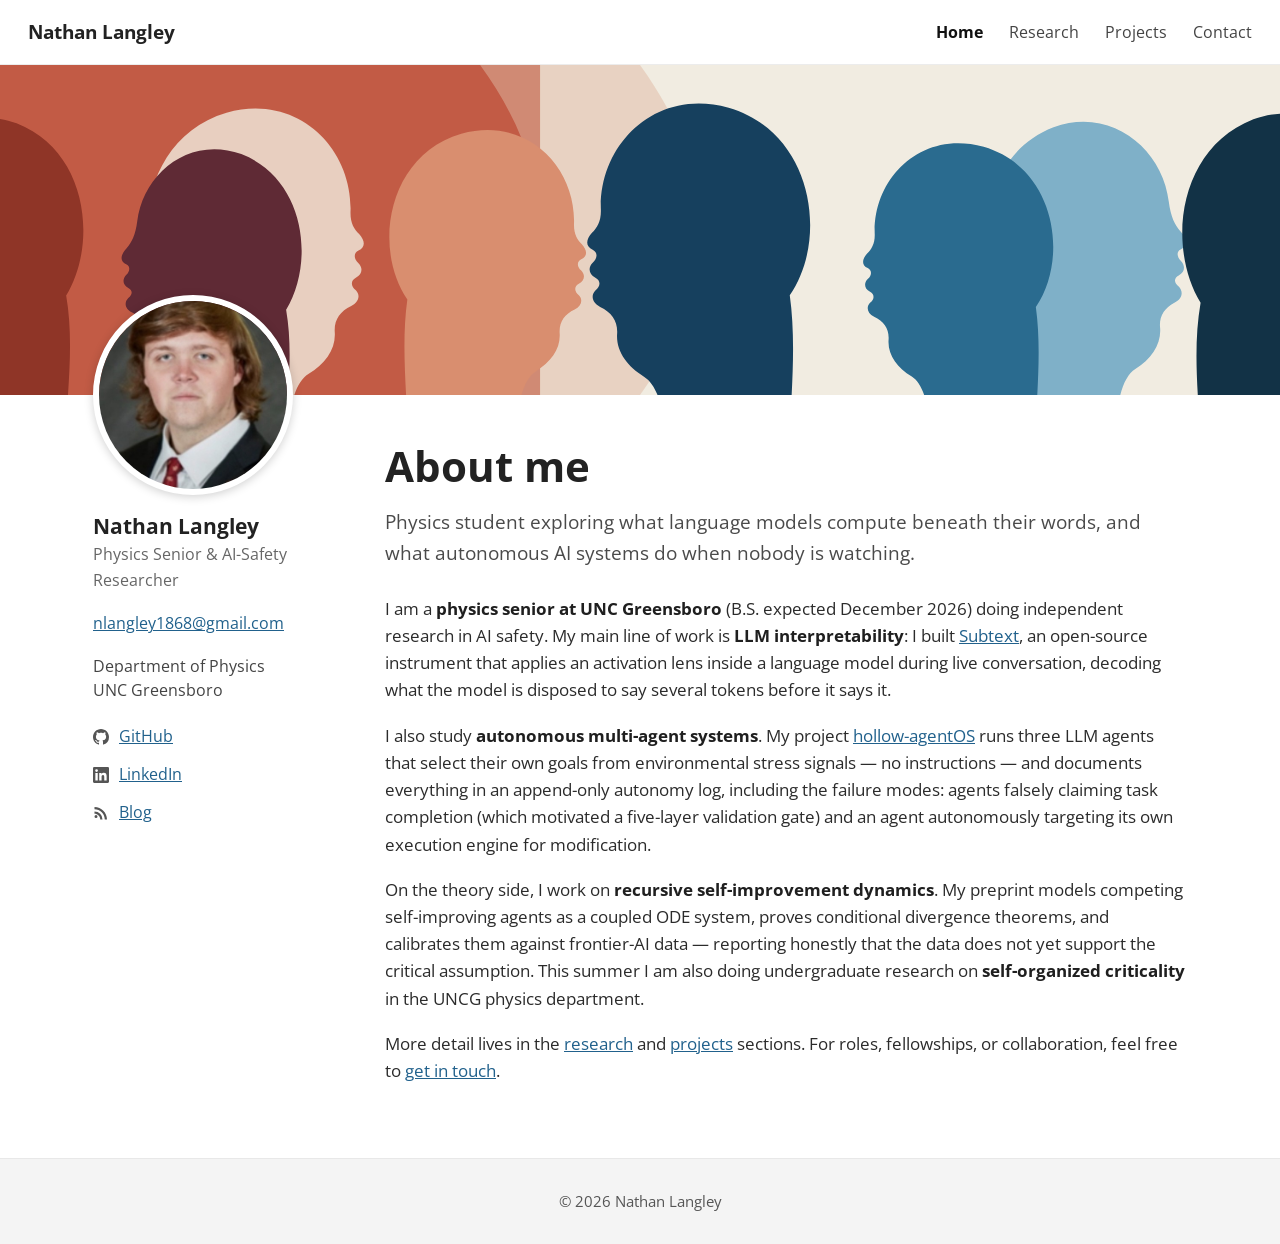
==== commit 29247bb4: "Banner redesign, thumbnails for all entries, merge emergent-behavior listings, drop years, add conta" ====
--- a/index.html
+++ b/index.html
@@ -1,214 +1,93 @@
 <!DOCTYPE html>
 <html lang="en">
 <head>
-  <meta charset="UTF-8" />
-  <meta name="viewport" content="width=device-width, initial-scale=1.0" />
-  <title>Nathan Langley</title>
-  <style>
-    * { box-sizing: border-box; margin: 0; padding: 0; }
-
-    body {
-      font-family: Georgia, serif;
-      background: #fafafa;
-      color: #222;
-      max-width: 700px;
-      margin: 60px auto;
-      padding: 0 24px 80px;
-      line-height: 1.7;
-    }
-
-    h1 {
-      font-size: 2rem;
-      letter-spacing: 0.02em;
-      margin-bottom: 4px;
-    }
-
-    .subtitle {
-      font-size: 0.9rem;
-      font-family: monospace;
-      color: #888;
-      margin-bottom: 16px;
-    }
-
-    .links {
-      display: flex;
-      gap: 18px;
-      flex-wrap: wrap;
-      margin-bottom: 24px;
-    }
-
-    .bio {
-      font-size: 1rem;
-      color: #444;
-      margin-bottom: 48px;
-      max-width: 620px;
-    }
-
-    .links a {
-      color: #2a6496;
-      text-decoration: none;
-      font-family: monospace;
-      font-size: 0.95rem;
-      border-bottom: 1px solid #aac4df;
-      padding-bottom: 1px;
-    }
-
-    .links a:hover { color: #1a3f60; border-color: #1a3f60; }
-
-    h2 {
-      font-size: 1.1rem;
-      text-transform: uppercase;
-      letter-spacing: 0.08em;
-      color: #888;
-      margin-bottom: 20px;
-      border-bottom: 1px solid #ddd;
-      padding-bottom: 6px;
-    }
-
-    section { margin-bottom: 48px; }
-
-    .project { margin-bottom: 22px; }
-
-    .project a {
-      font-size: 1rem;
-      font-weight: bold;
-      color: #2a6496;
-      text-decoration: none;
-    }
-
-    .project a:hover { text-decoration: underline; }
-
-    .project .tag {
-      font-size: 0.75rem;
-      font-family: monospace;
-      background: #e8f0f7;
-      color: #2a6496;
-      border-radius: 3px;
-      padding: 1px 6px;
-      margin-left: 8px;
-      vertical-align: middle;
-    }
-
-    .project .stars {
-      font-size: 0.78rem;
-      font-family: monospace;
-      color: #999;
-      margin-left: 6px;
-      vertical-align: middle;
-    }
-
-    .project p {
-      font-size: 0.92rem;
-      color: #555;
-      margin-top: 3px;
-    }
-
-    .contact p {
-      font-size: 0.95rem;
-      color: #444;
-    }
-
-    .contact a {
-      color: #2a6496;
-      text-decoration: none;
-    }
-
-    .contact a:hover { text-decoration: underline; }
-
-    footer {
-      font-size: 0.8rem;
-      color: #bbb;
-      margin-top: 60px;
-      font-family: monospace;
-    }
-  </style>
+<meta charset="UTF-8" />
+<meta name="viewport" content="width=device-width, initial-scale=1.0" />
+<title>Nathan Langley</title>
+<meta name="description" content="Physics senior at UNC Greensboro working in AI safety: LLM interpretability, autonomous multi-agent systems, and recursive self-improvement dynamics." />
+<link rel="preconnect" href="https://fonts.googleapis.com">
+<link rel="preconnect" href="https://fonts.gstatic.com" crossorigin>
+<link href="https://fonts.googleapis.com/css2?family=Open+Sans:wght@400;600;700&display=swap" rel="stylesheet">
+<link rel="stylesheet" href="style.css">
 </head>
 <body>
 
-  <h1>Nathan Langley</h1>
-  <p class="subtitle">B.S. Physics, University of North Carolina at Greensboro, expected December 2026</p>
+<div class="topbar">
+  <div class="in">
+    <a class="brand" href="index.html">Nathan Langley</a>
+    <nav>
+      <a href="index.html" class="here">Home</a>
+      <a href="research.html">Research</a>
+      <a href="projects.html">Projects</a>
+      <a href="contact.html">Contact</a>
+    </nav>
+  </div>
+</div>
 
-  <div class="links">
-    <a href="https://github.com/ninjahawk" target="_blank">GitHub</a>
-    <a href="https://www.linkedin.com/in/nathan-langley-417a67336" target="_blank">LinkedIn</a>
-    <a href="https://ninjahawk.github.io/blog/" target="_blank">Blog</a>
-    <!-- Add arXiv link when available:
-    <a href="YOUR_ARXIV_URL" target="_blank">arXiv</a>
-    -->
-  </div>
+<div class="banner" aria-hidden="true">
+  <img src="img/banner.svg" alt="" />
+</div>
 
-  <p class="bio">
-    I'm a student researcher working independently at the intersection of physics and AI safety.
-    I build open-source tools for looking inside language models and for studying autonomous
-    multi-agent systems, and I work on mathematical models of recursive self-improvement and
-    emergent behavior. I'm interested in collaborating with researchers and open to
-    research-engineering opportunities in AI safety.
-  </p>
+<div class="layout">
+  <aside class="sidebar">
+    <img class="avatar" src="portrait.jpg" alt="Nathan Langley" />
+    <h3>Nathan Langley</h3>
+    <p class="role">Physics Senior &amp; AI-Safety Researcher</p>
+    <a class="email" href="mailto:nlangley1868@gmail.com">nlangley1868@gmail.com</a>
+    <p class="dept">Department of Physics<br/>UNC Greensboro</p>
+    <ul class="plinks">
+      <li>
+        <svg viewBox="0 0 16 16" aria-hidden="true"><path d="M8 0C3.58 0 0 3.58 0 8c0 3.54 2.29 6.53 5.47 7.59.4.07.55-.17.55-.38 0-.19-.01-.82-.01-1.49-2.01.37-2.53-.49-2.69-.94-.09-.23-.48-.94-.82-1.13-.28-.15-.68-.52-.01-.53.63-.01 1.08.58 1.23.82.72 1.21 1.87.87 2.33.66.07-.52.28-.87.51-1.07-1.78-.2-3.64-.89-3.64-3.95 0-.87.31-1.59.82-2.15-.08-.2-.36-1.02.08-2.12 0 0 .67-.21 2.2.82.64-.18 1.32-.27 2-.27.68 0 1.36.09 2 .27 1.53-1.04 2.2-.82 2.2-.82.44 1.1.16 1.92.08 2.12.51.56.82 1.27.82 2.15 0 3.07-1.87 3.75-3.65 3.95.29.25.54.73.54 1.48 0 1.07-.01 1.93-.01 2.2 0 .21.15.46.55.38A8.012 8.012 0 0 0 16 8c0-4.42-3.58-8-8-8z"/></svg>
+        <a href="https://github.com/ninjahawk">GitHub</a>
+      </li>
+      <li>
+        <svg viewBox="0 0 16 16" aria-hidden="true"><path d="M14.82 0H1.18A1.17 1.17 0 0 0 0 1.15v13.69A1.17 1.17 0 0 0 1.18 16h13.64A1.17 1.17 0 0 0 16 14.85V1.15A1.17 1.17 0 0 0 14.82 0zM4.74 13.62H2.37V6h2.37v7.62zM3.56 4.96a1.38 1.38 0 1 1 0-2.76 1.38 1.38 0 0 1 0 2.76zm10.06 8.66h-2.37V9.92c0-.88-.02-2.02-1.23-2.02-1.24 0-1.43.96-1.43 1.96v3.76H6.22V6H8.5v1.04h.03a2.5 2.5 0 0 1 2.25-1.24c2.41 0 2.85 1.59 2.85 3.65v4.17z"/></svg>
+        <a href="https://www.linkedin.com/in/nathan-langley-417a67336">LinkedIn</a>
+      </li>
+      <li>
+        <svg viewBox="0 0 16 16" aria-hidden="true"><path d="M3 13a1.5 1.5 0 1 0 0-3 1.5 1.5 0 0 0 0 3zM1.5 6.5v2.25c3.17 0 5.75 2.58 5.75 5.75H9.5A8 8 0 0 0 1.5 6.5zm0-4.5v2.25c5.66 0 10.25 4.59 10.25 10.25H14C14 7.6 8.4 2 1.5 2z"/></svg>
+        <a href="https://ninjahawk.github.io/blog/">Blog</a>
+      </li>
+    </ul>
+  </aside>
 
-  <section>
-    <h2>Research</h2>
+  <main>
+    <h1>About me</h1>
+    <p class="lead">
+      Physics student exploring what language models compute beneath their words, and what
+      autonomous AI systems do when nobody is watching.
+    </p>
+    <p>
+      I am a <b>physics senior at UNC Greensboro</b> (B.S. expected December 2026) doing independent
+      research in AI safety. My main line of work is <b>LLM interpretability</b>: I built
+      <a href="https://github.com/ninjahawk/Subtext">Subtext</a>, an open-source instrument that applies an
+      activation lens inside a language model during live conversation, decoding what the model is disposed
+      to say several tokens before it says it.
+    </p>
+    <p>
+      I also study <b>autonomous multi-agent systems</b>. My project
+      <a href="https://github.com/ninjahawk/hollow-agentOS">hollow-agentOS</a> runs three LLM agents that
+      select their own goals from environmental stress signals — no instructions — and documents everything
+      in an append-only autonomy log, including the failure modes: agents falsely claiming task completion
+      (which motivated a five-layer validation gate) and an agent autonomously targeting its own execution
+      engine for modification.
+    </p>
+    <p>
+      On the theory side, I work on <b>recursive self-improvement dynamics</b>. My preprint models
+      competing self-improving agents as a coupled ODE system, proves conditional divergence theorems, and
+      calibrates them against frontier-AI data — reporting honestly that the data does not yet support the
+      critical assumption. This summer I am also doing undergraduate research on <b>self-organized
+      criticality</b> in the UNCG physics department.
+    </p>
+    <p>
+      More detail lives in the <a href="research.html">research</a> and
+      <a href="projects.html">projects</a> sections. For roles, fellowships, or collaboration, feel free to
+      <a href="contact.html">get in touch</a>.
+    </p>
+  </main>
+</div>
 
-    <div class="project">
-      <a href="Singleton Attractor.pdf" target="_blank">Singleton Attractors</a>
-      <span class="tag">preprint</span>
-      <p>When does competitive recursive self-improvement collapse into single-agent dominance? A coupled-ODE model with conditional theorems, calibrated against frontier AI data &mdash; which does not yet support the critical divergence assumption.</p>
-    </div>
-
-    <div class="project">
-      <a href="https://github.com/ninjahawk/swarmsim" target="_blank">swarmsim</a>
-      <span class="tag">repo</span>
-      <p>Computational simulations of emergent flocking, phase transitions, and predator-prey dynamics.</p>
-    </div>
-
-  </section>
-
-  <section>
-    <h2>Projects</h2>
-
-    <div class="project">
-      <a href="https://github.com/ninjahawk/Subtext" target="_blank">Subtext</a>
-      <span class="tag">repo</span>
-      <span class="stars">★ 183</span>
-      <p>A real-time view into what a language model is disposed to say before it says it — a Jacobian activation lens applied live at nine depths during chat, with per-token inspection and session replay.</p>
-    </div>
-
-    <div class="project">
-      <a href="https://github.com/ninjahawk/hollow-agentOS" target="_blank">hollow-agentOS</a>
-      <span class="tag">repo</span>
-      <span class="stars">★ 278</span>
-      <p>Open-source self-modifying agentic system built for consumer hardware.</p>
-    </div>
-
-    <div class="project">
-      <a href="https://github.com/ninjahawk/VirtualPC" target="_blank">VirtualPC</a>
-      <span class="tag">repo</span>
-      <span class="stars">★ 24</span>
-      <p>An 8-bit computer built from a single NAND gate, with a live-evolving neural net and virtual CPU.</p>
-    </div>
-
-    <div class="project">
-      <a href="https://play.google.com/store/apps/details?id=com.sldstudio.unitconverter" target="_blank">Unit Converter</a>
-      <span class="tag">android</span>
-      <p>A unit conversion app published on the Google Play Store.</p>
-    </div>
-
-    <div class="project">
-      <a href="https://github.com/ninjahawk/ModSync" target="_blank">ModSync</a>
-      <span class="tag">repo</span>
-      <p>Real-time mod queue coordination for Reddit communities — stop working on the same post twice.</p>
-    </div>
-
-  </section>
-
-  <section class="contact">
-    <h2>Contact</h2>
-    <p>
-      Open to collaboration and opportunities.<br />
-      <a href="mailto:nlangley1868@gmail.com">nlangley1868@gmail.com</a>
-    </p>
-  </section>
-
-  <footer>ninjahawk.github.io</footer>
+<footer>© 2026 Nathan Langley</footer>
 
 </body>
 </html>
--- a/style.css
+++ b/style.css
@@ -0,0 +1,123 @@
+/* Shared stylesheet */
+* { box-sizing: border-box; margin: 0; padding: 0; }
+body {
+  font-family: "Open Sans", -apple-system, "Segoe UI", system-ui, Helvetica, Arial, sans-serif;
+  font-size: 16.5px;
+  line-height: 1.65;
+  color: #2b2b2b;
+  background: #ffffff;
+}
+a { color: #21618c; }
+a:hover { color: #163f5c; }
+
+/* ── top bar ── */
+.topbar {
+  position: sticky; top: 0; z-index: 30;
+  background: #ffffff;
+  border-bottom: 1px solid #ececec;
+}
+.topbar .in {
+  max-width: 1400px; margin: 0 auto;
+  display: flex; justify-content: space-between; align-items: center;
+  padding: 16px 28px;
+}
+.topbar .brand { font-size: 1.2rem; font-weight: 700; color: #222; text-decoration: none; }
+.topbar nav { display: flex; gap: 26px; flex-wrap: wrap; }
+.topbar nav a { color: #444; text-decoration: none; font-size: 1rem; }
+.topbar nav a:hover { color: #21618c; }
+.topbar nav a.here { color: #111; font-weight: 700; }
+
+/* ── banner ── */
+.banner { width: 100%; height: 330px; overflow: hidden; background: #f1ece1; }
+.banner img { width: 100%; height: 100%; object-fit: cover; display: block; }
+
+/* ── layout ── */
+.layout {
+  max-width: 1150px; margin: 0 auto;
+  display: flex; gap: 52px;
+  padding: 0 28px 56px;
+}
+.sidebar { width: 240px; flex-shrink: 0; }
+.avatar {
+  width: 200px; height: 200px; border-radius: 50%;
+  object-fit: cover; display: block;
+  margin-top: -100px;
+  border: 6px solid #ffffff;
+  box-shadow: 0 2px 10px rgba(0,0,0,0.18);
+  background: #fff;
+}
+.sidebar h3 { font-size: 1.3rem; font-weight: 700; color: #222; margin-top: 18px; line-height: 1.3; }
+.sidebar .role { color: #666; margin-top: 2px; font-size: 0.98rem; }
+.sidebar .email { display: inline-block; margin-top: 18px; font-size: 0.98rem; }
+.sidebar .dept { margin-top: 18px; color: #444; font-size: 0.98rem; line-height: 1.5; }
+.sidebar ul.plinks { list-style: none; margin-top: 22px; }
+.sidebar ul.plinks li { display: flex; align-items: center; gap: 10px; margin-bottom: 12px; }
+.sidebar ul.plinks svg { width: 16px; height: 16px; fill: #555; flex-shrink: 0; }
+.sidebar ul.plinks a { font-size: 0.98rem; }
+
+main { flex: 1; padding-top: 48px; min-width: 0; }
+main h1 { font-size: 2.6rem; font-weight: 700; color: #222; line-height: 1.15; margin-bottom: 16px; }
+.lead { font-size: 1.18rem; color: #4a4a4a; margin-bottom: 26px; }
+main p { margin-bottom: 18px; }
+main p b { color: #1f1f1f; }
+
+/* ── entries ── */
+.entry { display: flex; gap: 24px; margin-bottom: 38px; }
+.entry .thumb {
+  width: 210px; flex-shrink: 0;
+  align-self: flex-start;
+  border: 1px solid #e3e3e3;
+}
+.entry .thumb img { width: 100%; height: 140px; object-fit: cover; display: block; }
+.entry .body { min-width: 0; }
+.entry .body h2 { margin-bottom: 4px; font-size: 1.22rem; line-height: 1.35; }
+.entry .body h2 a { font-weight: 700; }
+.entry .authors { font-size: 0.98rem; color: #333; }
+.entry .authors b { font-weight: 700; }
+.entry .venue { font-size: 0.95rem; color: #777; margin-bottom: 8px; }
+.entry .desc { font-size: 0.98rem; color: #3d3d3d; margin-bottom: 10px; }
+.btn {
+  display: inline-block; margin-right: 8px; margin-top: 2px;
+  border: 1px solid #c4c4c4; border-radius: 4px;
+  padding: 4px 14px; font-size: 0.88rem;
+  color: #333; text-decoration: none; background: #fff;
+}
+.btn:hover { border-color: #21618c; color: #21618c; }
+
+/* ── note form ── */
+.noteform { max-width: 520px; margin-top: 8px; }
+.noteform label { display: block; font-weight: 600; font-size: 0.95rem; margin: 14px 0 4px; color: #333; }
+.noteform input, .noteform textarea {
+  width: 100%; padding: 9px 12px; font: inherit; font-size: 0.95rem;
+  border: 1px solid #c9c9c9; border-radius: 4px; background: #fff; color: #222;
+}
+.noteform input:focus, .noteform textarea:focus { outline: none; border-color: #21618c; }
+.noteform textarea { min-height: 130px; resize: vertical; }
+.noteform button {
+  margin-top: 16px; padding: 9px 26px; font: inherit; font-size: 0.95rem; font-weight: 600;
+  color: #fff; background: #21618c; border: 0; border-radius: 4px; cursor: pointer;
+}
+.noteform button:hover { background: #174a6c; }
+.noteform .status { font-size: 0.9rem; margin-top: 10px; color: #3d7a55; }
+
+/* ── footer ── */
+footer {
+  background: #f4f4f4; border-top: 1px solid #e8e8e8;
+  padding: 30px 20px; text-align: center;
+  font-size: 0.92rem; color: #555;
+}
+
+@media (max-width: 800px) {
+  .banner { height: 220px; }
+  .layout { flex-direction: column; gap: 10px; }
+  .sidebar { width: 100%; text-align: center; }
+  .avatar { margin: -80px auto 0; }
+  .sidebar ul.plinks li { justify-content: center; }
+  main { padding-top: 10px; }
+  main h1 { font-size: 2rem; }
+  .entry { flex-direction: column; }
+  .entry .thumb { width: 100%; }
+  .entry .thumb img { height: 180px; }
+  .topbar .in { padding: 12px 16px; }
+  .topbar nav { gap: 16px; }
+}
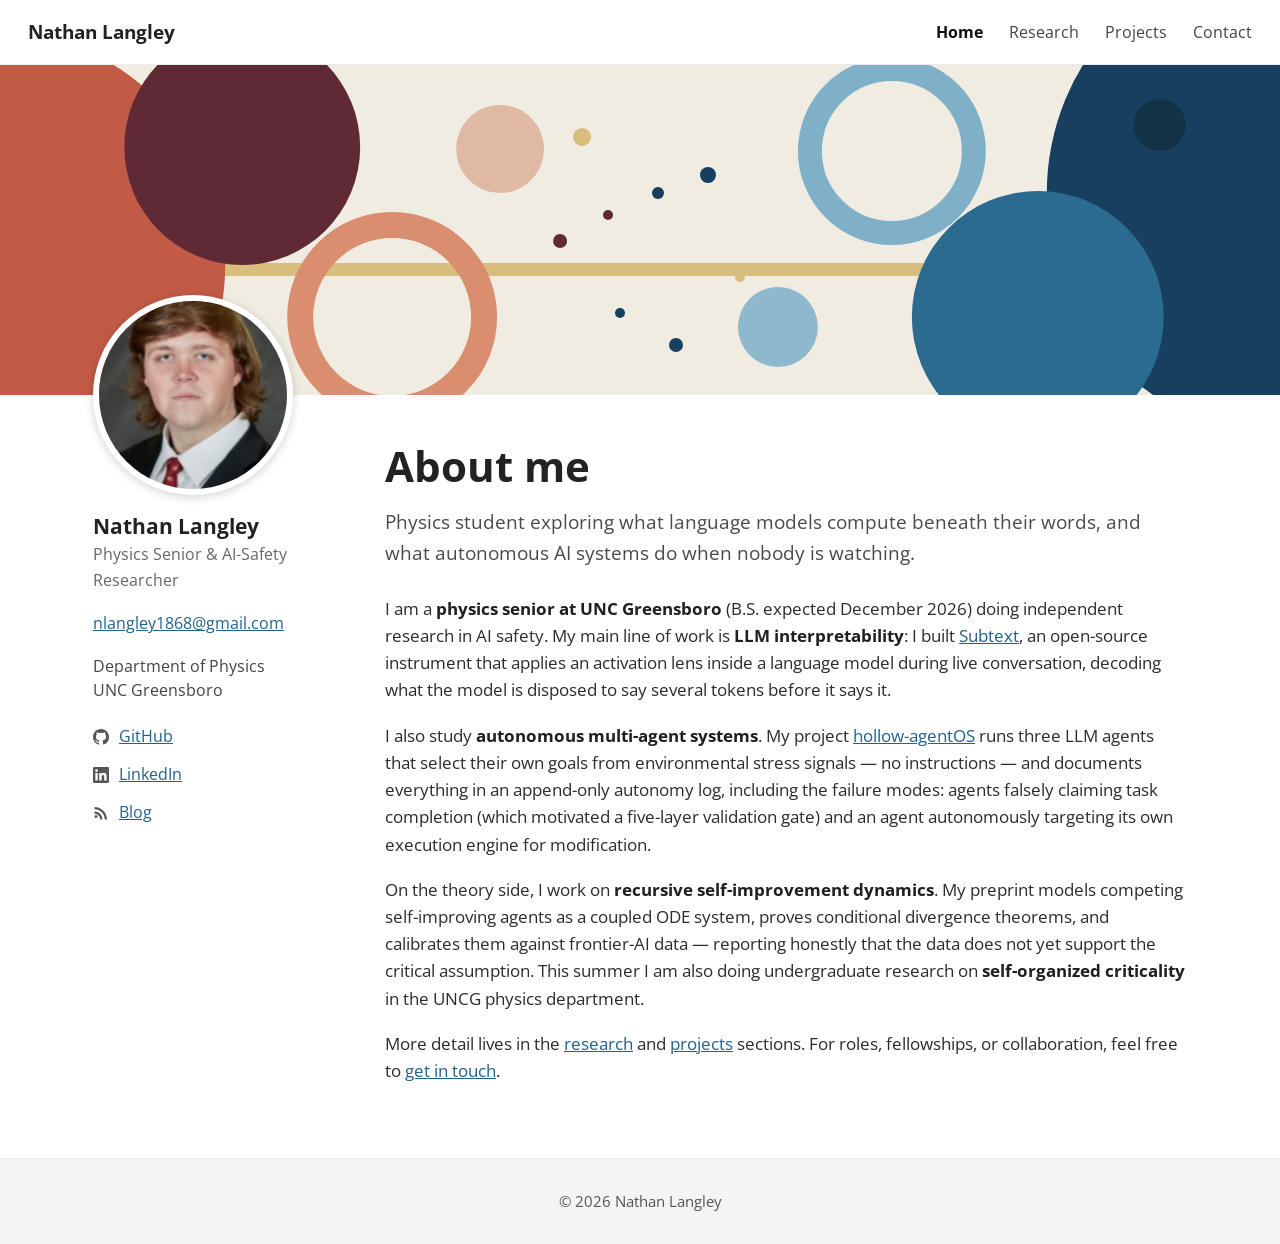
==== commit ccc0aa0f: "Version asset URLs to bypass stale browser caches" ====
--- a/index.html
+++ b/index.html
@@ -8,7 +8,7 @@
 <link rel="preconnect" href="https://fonts.googleapis.com">
 <link rel="preconnect" href="https://fonts.gstatic.com" crossorigin>
 <link href="https://fonts.googleapis.com/css2?family=Open+Sans:wght@400;600;700&display=swap" rel="stylesheet">
-<link rel="stylesheet" href="style.css">
+<link rel="stylesheet" href="style.css?v=2">
 </head>
 <body>
 
@@ -25,7 +25,7 @@
 </div>
 
 <div class="banner" aria-hidden="true">
-  <img src="img/banner.svg" alt="" />
+  <img src="img/banner.svg?v=2" alt="" />
 </div>
 
 <div class="layout">
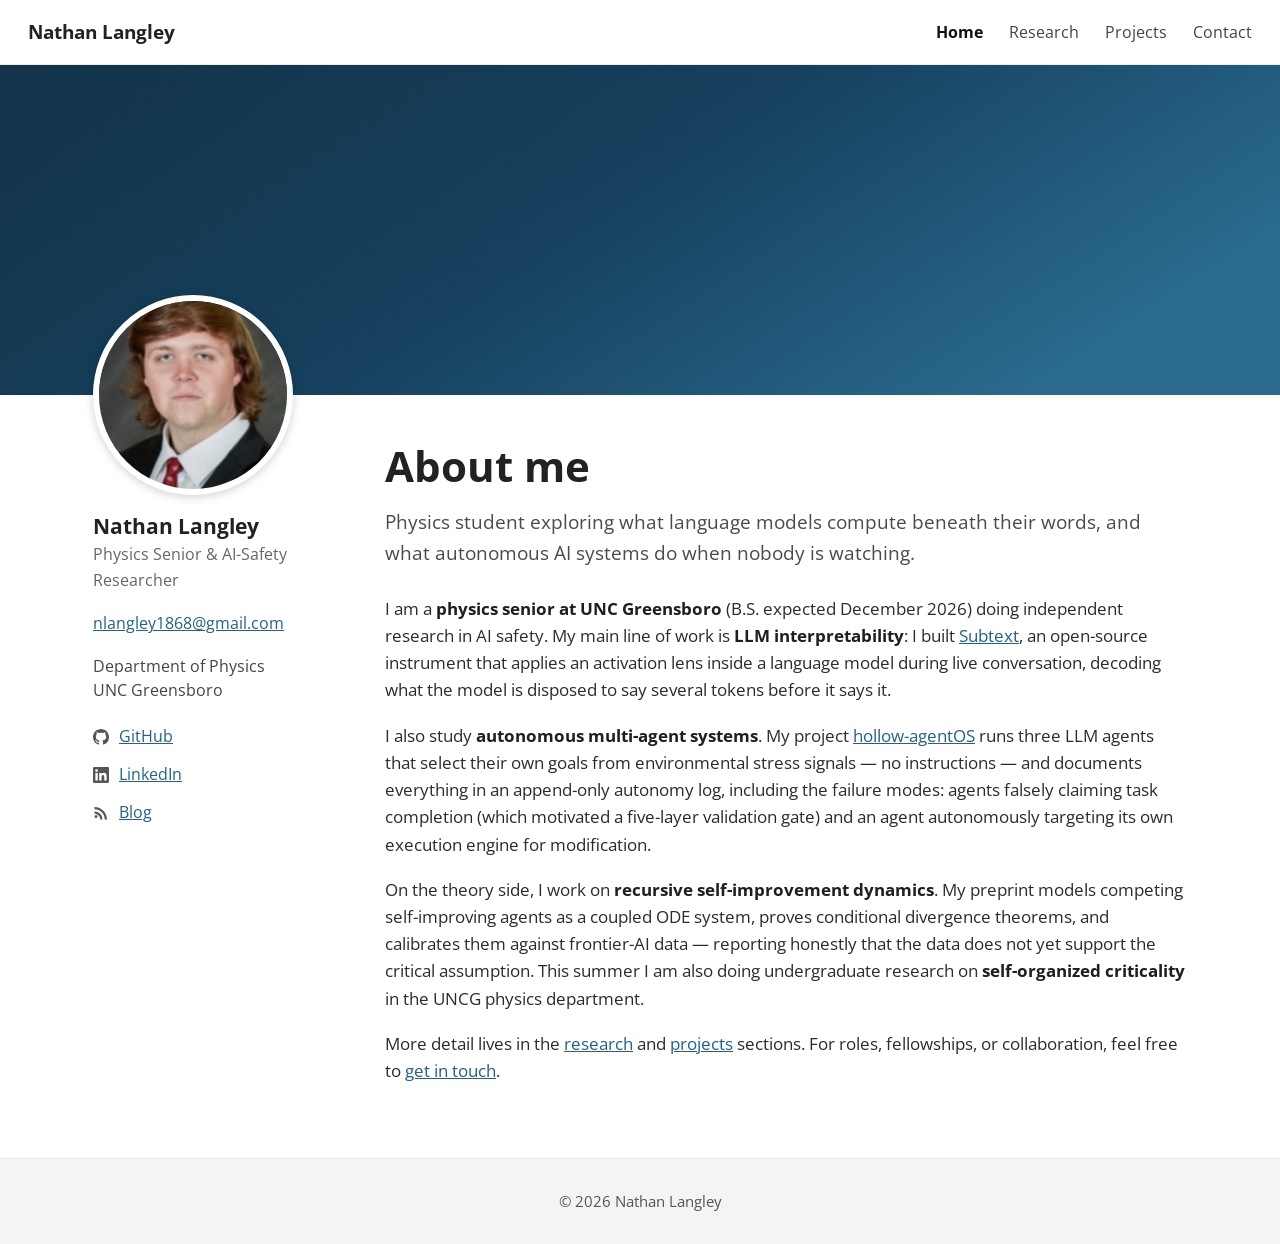
==== commit 581c40ff: "Banner: minimal gradient band" ====
--- a/index.html
+++ b/index.html
@@ -25,7 +25,7 @@
 </div>
 
 <div class="banner" aria-hidden="true">
-  <img src="img/banner.svg?v=2" alt="" />
+  <img src="img/banner.svg?v=3" alt="" />
 </div>
 
 <div class="layout">
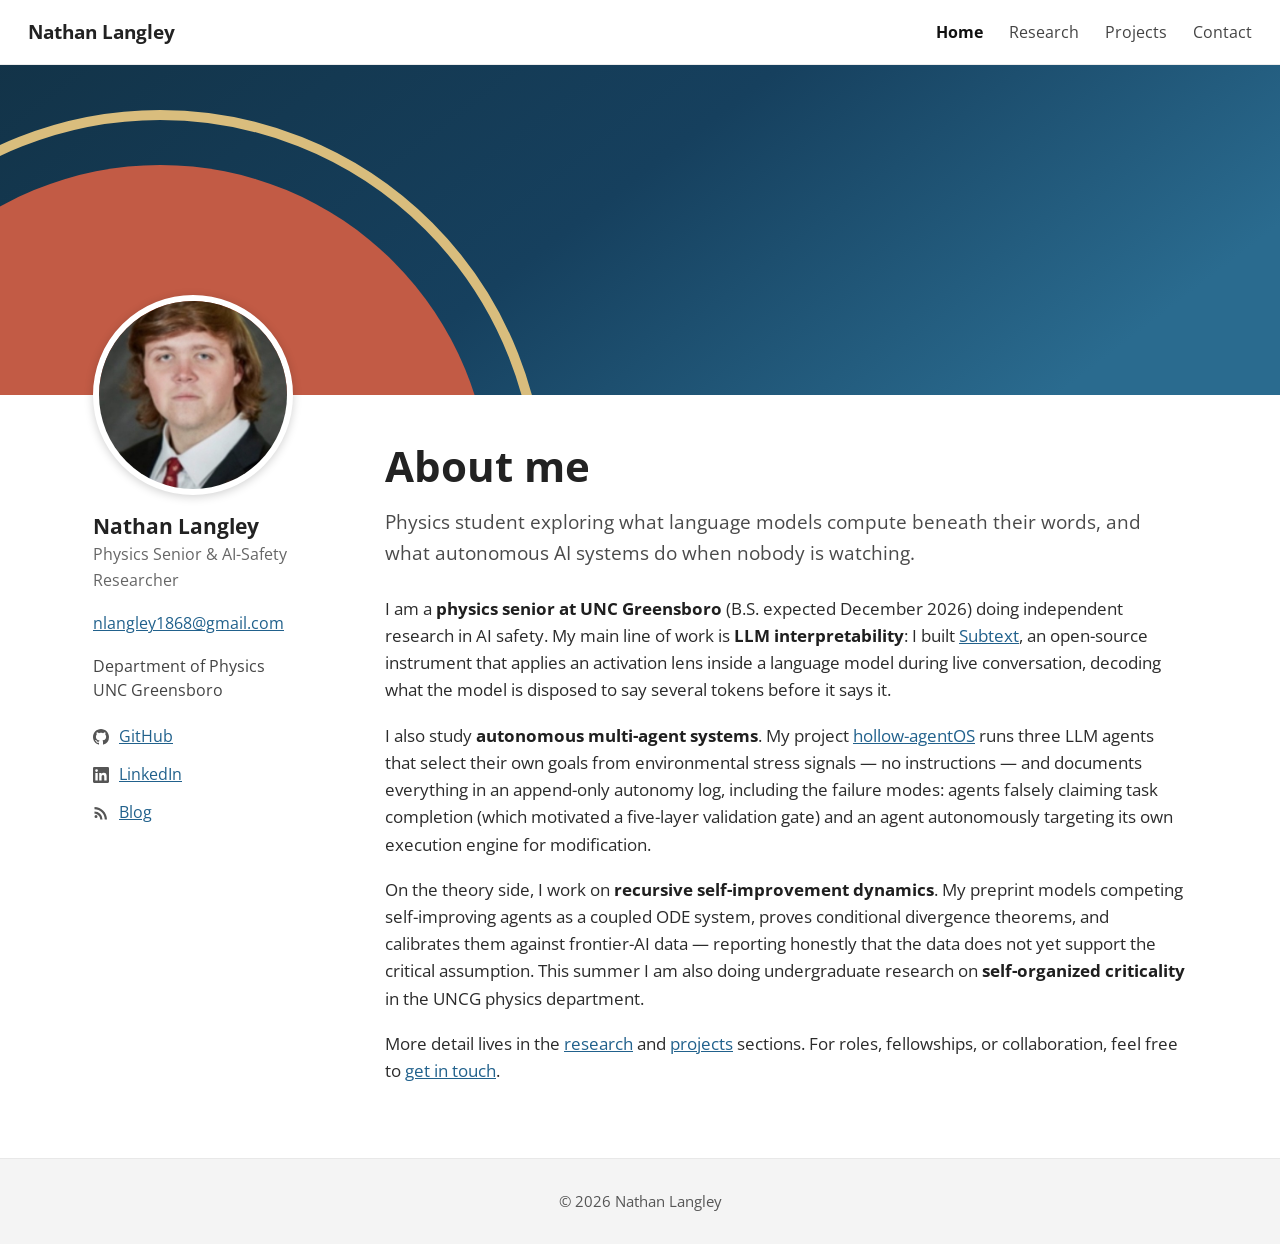
==== commit 00de0d5a: "Banner: gradient with warm arc (option D)" ====
--- a/index.html
+++ b/index.html
@@ -25,7 +25,7 @@
 </div>
 
 <div class="banner" aria-hidden="true">
-  <img src="img/banner.svg?v=3" alt="" />
+  <img src="img/banner.svg?v=4" alt="" />
 </div>
 
 <div class="layout">
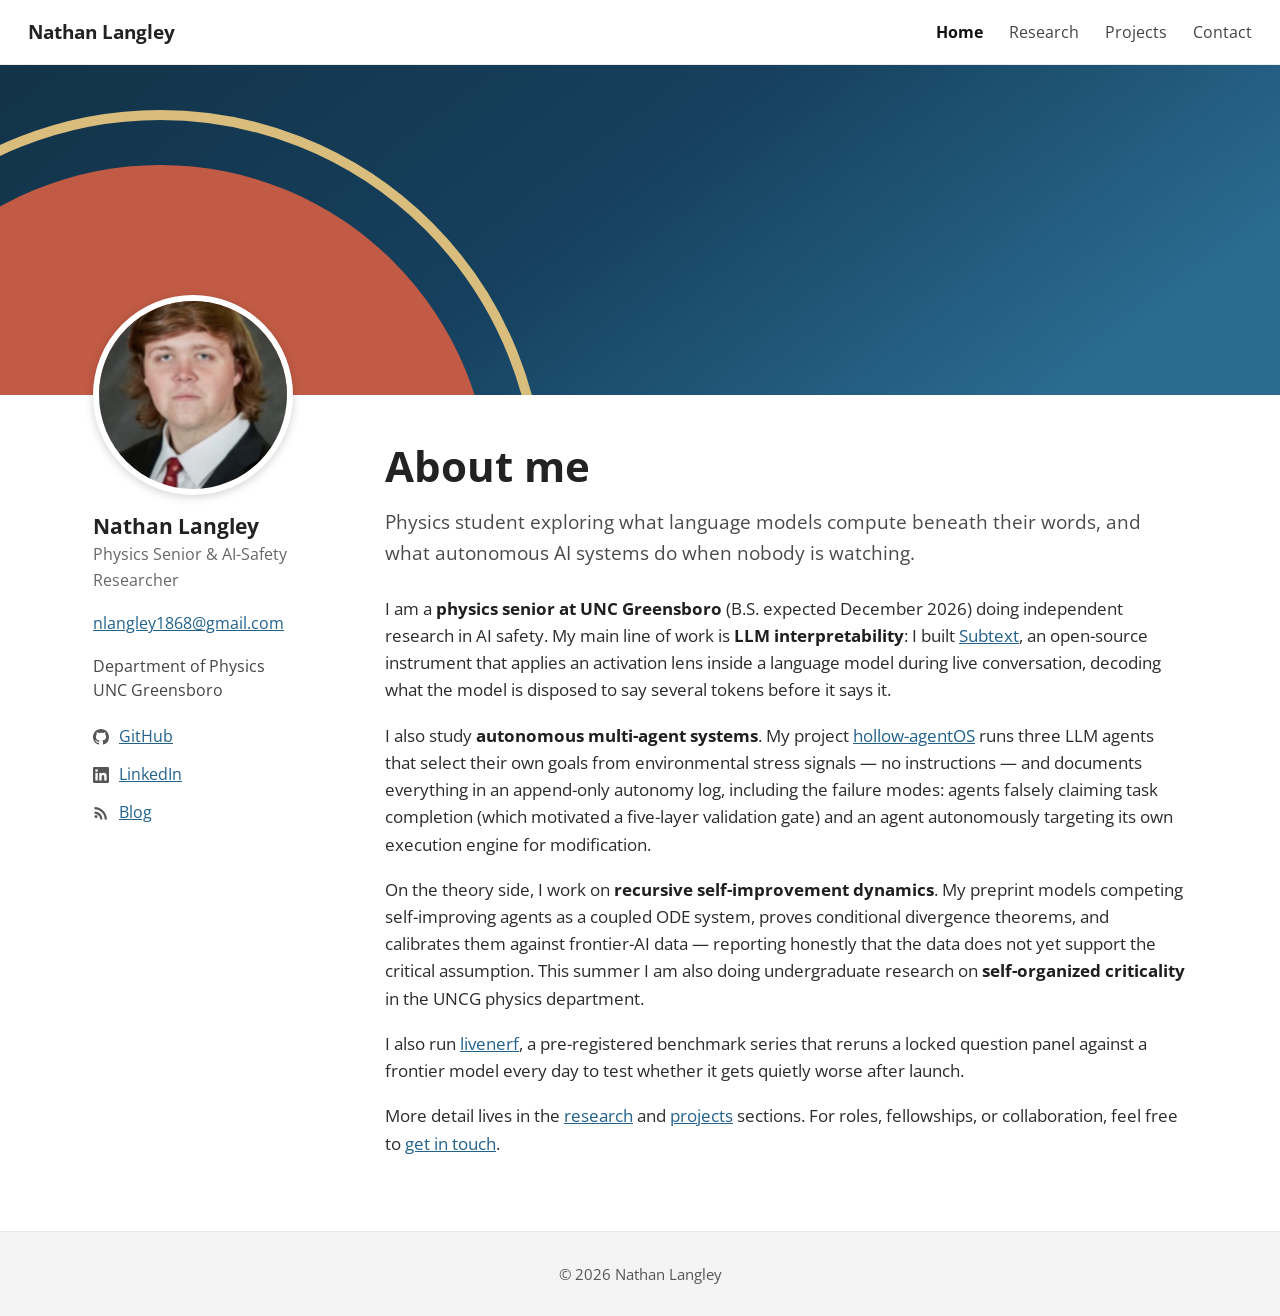
==== commit 84b2169c: "Add livenerf, Redcoder, Backlot, KillClawd, bongochat, intratexxxt; refresh star counts" ====
--- a/index.html
+++ b/index.html
@@ -8,7 +8,7 @@
 <link rel="preconnect" href="https://fonts.googleapis.com">
 <link rel="preconnect" href="https://fonts.gstatic.com" crossorigin>
 <link href="https://fonts.googleapis.com/css2?family=Open+Sans:wght@400;600;700&display=swap" rel="stylesheet">
-<link rel="stylesheet" href="style.css?v=2">
+<link rel="stylesheet" href="style.css?v=3">
 </head>
 <body>
 
@@ -80,6 +80,11 @@
       criticality</b> in the UNCG physics department.
     </p>
     <p>
+      I also run <a href="https://github.com/ninjahawk/livenerf">livenerf</a>, a pre-registered benchmark
+      series that reruns a locked question panel against a frontier model every day to test whether it gets
+      quietly worse after launch.
+    </p>
+    <p>
       More detail lives in the <a href="research.html">research</a> and
       <a href="projects.html">projects</a> sections. For roles, fellowships, or collaboration, feel free to
       <a href="contact.html">get in touch</a>.
--- a/style.css
+++ b/style.css
@@ -64,11 +64,12 @@
 /* ── entries ── */
 .entry { display: flex; gap: 24px; margin-bottom: 38px; }
 .entry .thumb {
-  width: 210px; flex-shrink: 0;
+  width: 230px; flex-shrink: 0;
   align-self: flex-start;
   border: 1px solid #e3e3e3;
+  border-radius: 6px; overflow: hidden;
 }
-.entry .thumb img { width: 100%; height: 140px; object-fit: cover; display: block; }
+.entry .thumb img { width: 100%; aspect-ratio: 3 / 2; height: auto; object-fit: cover; display: block; }
 .entry .body { min-width: 0; }
 .entry .body h2 { margin-bottom: 4px; font-size: 1.22rem; line-height: 1.35; }
 .entry .body h2 a { font-weight: 700; }
@@ -117,7 +118,6 @@
   main h1 { font-size: 2rem; }
   .entry { flex-direction: column; }
   .entry .thumb { width: 100%; }
-  .entry .thumb img { height: 180px; }
   .topbar .in { padding: 12px 16px; }
   .topbar nav { gap: 16px; }
 }
